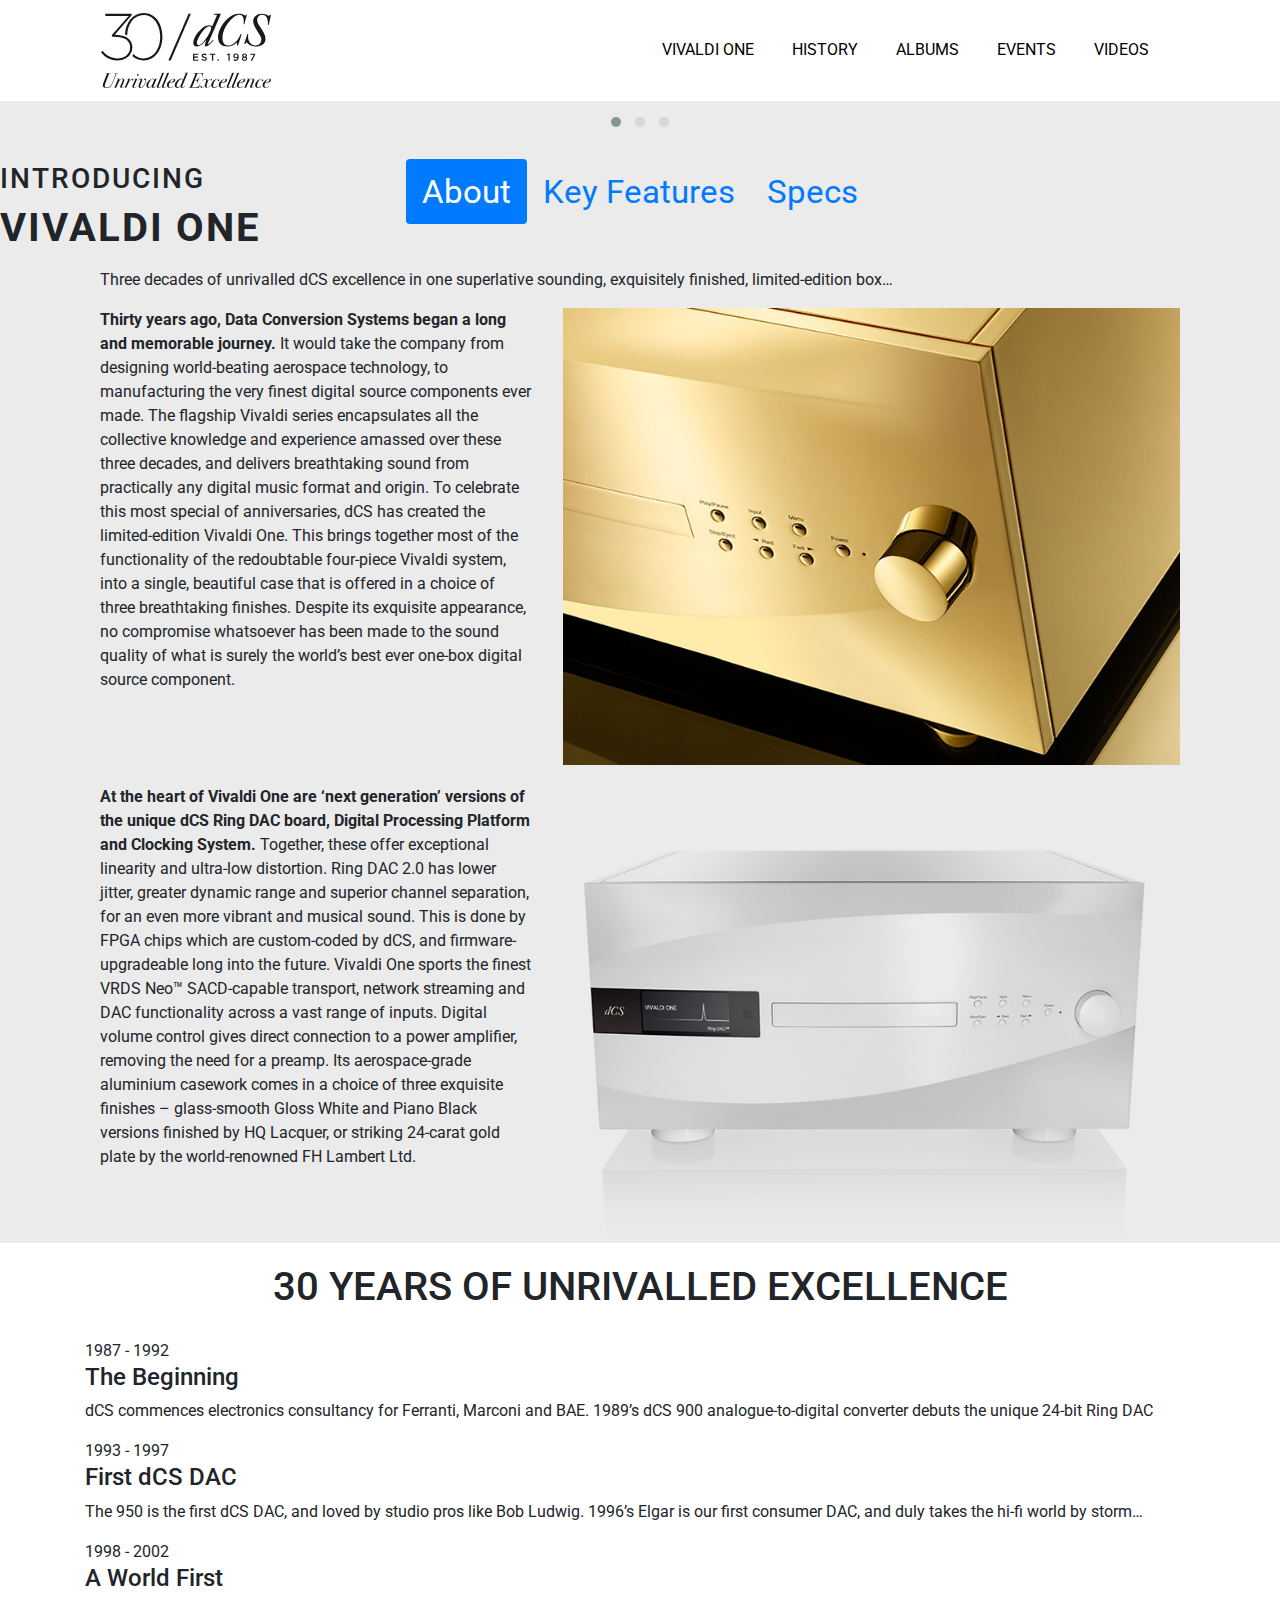
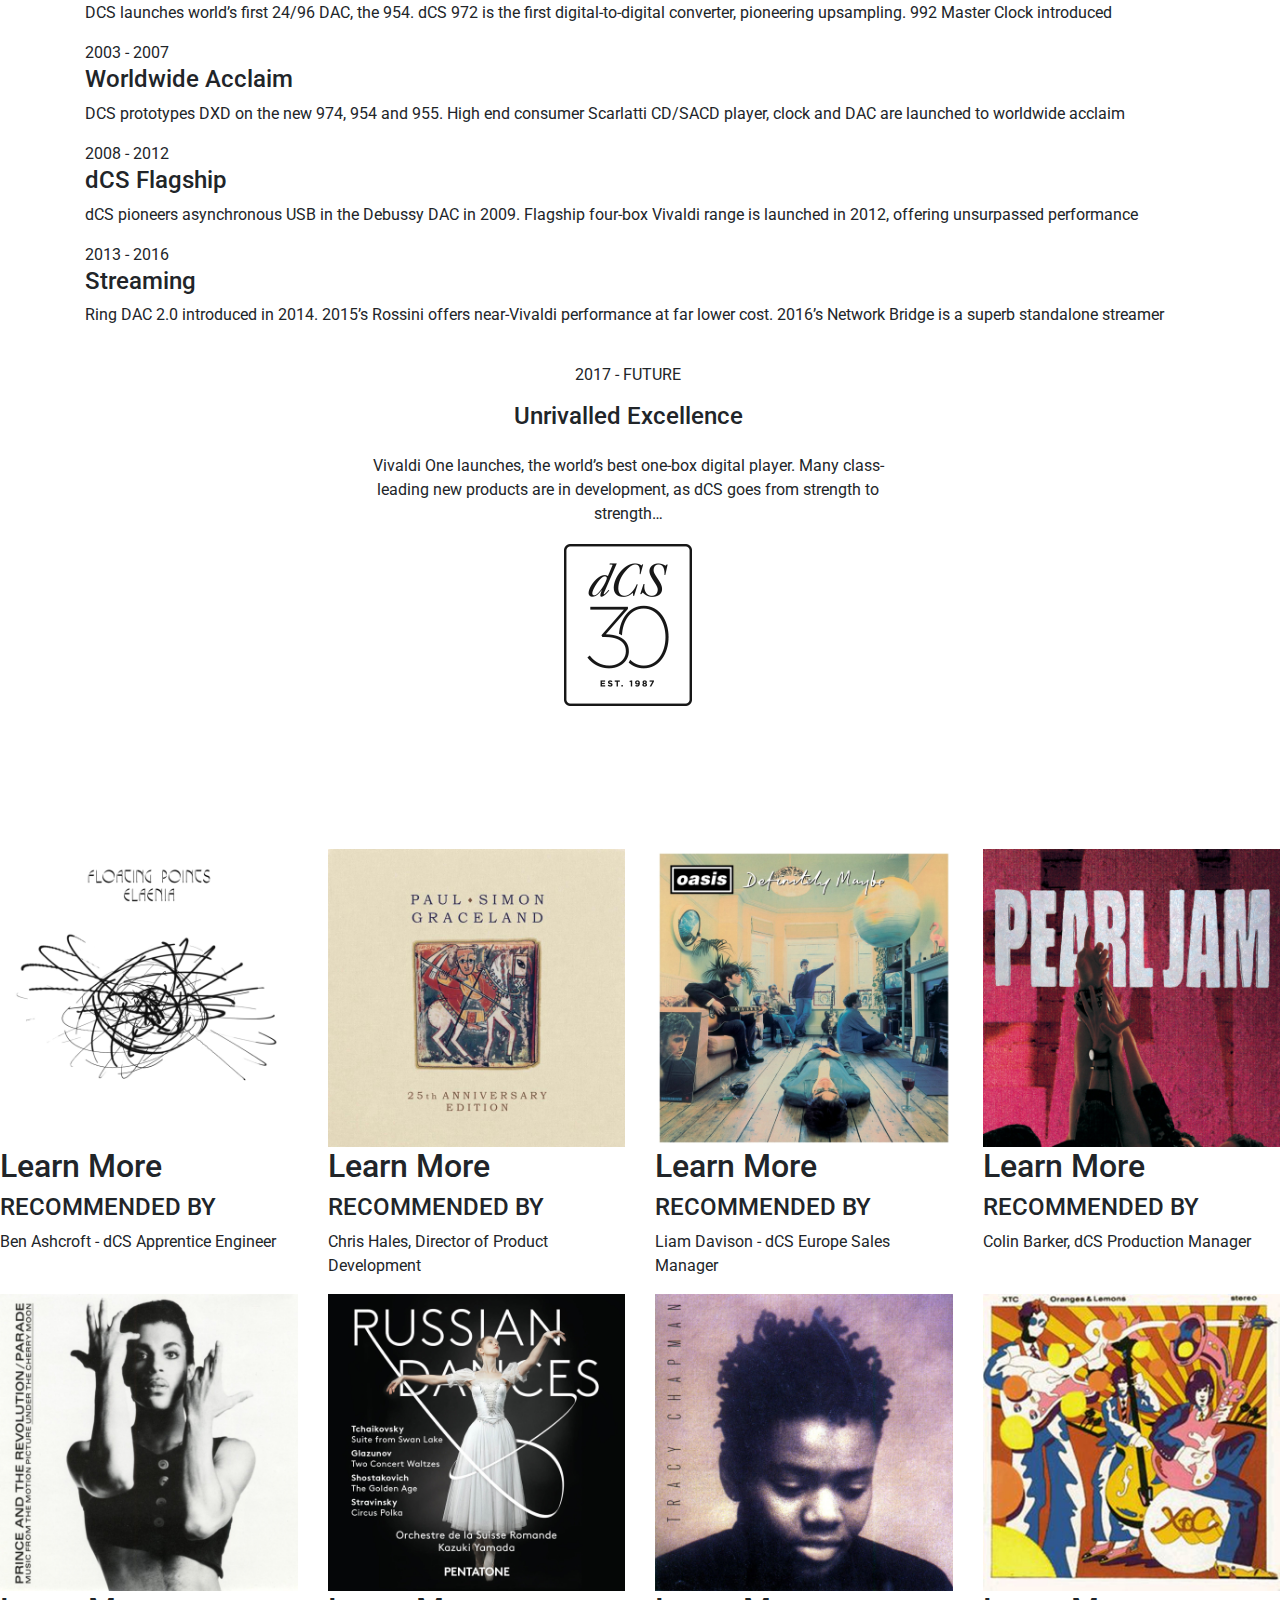
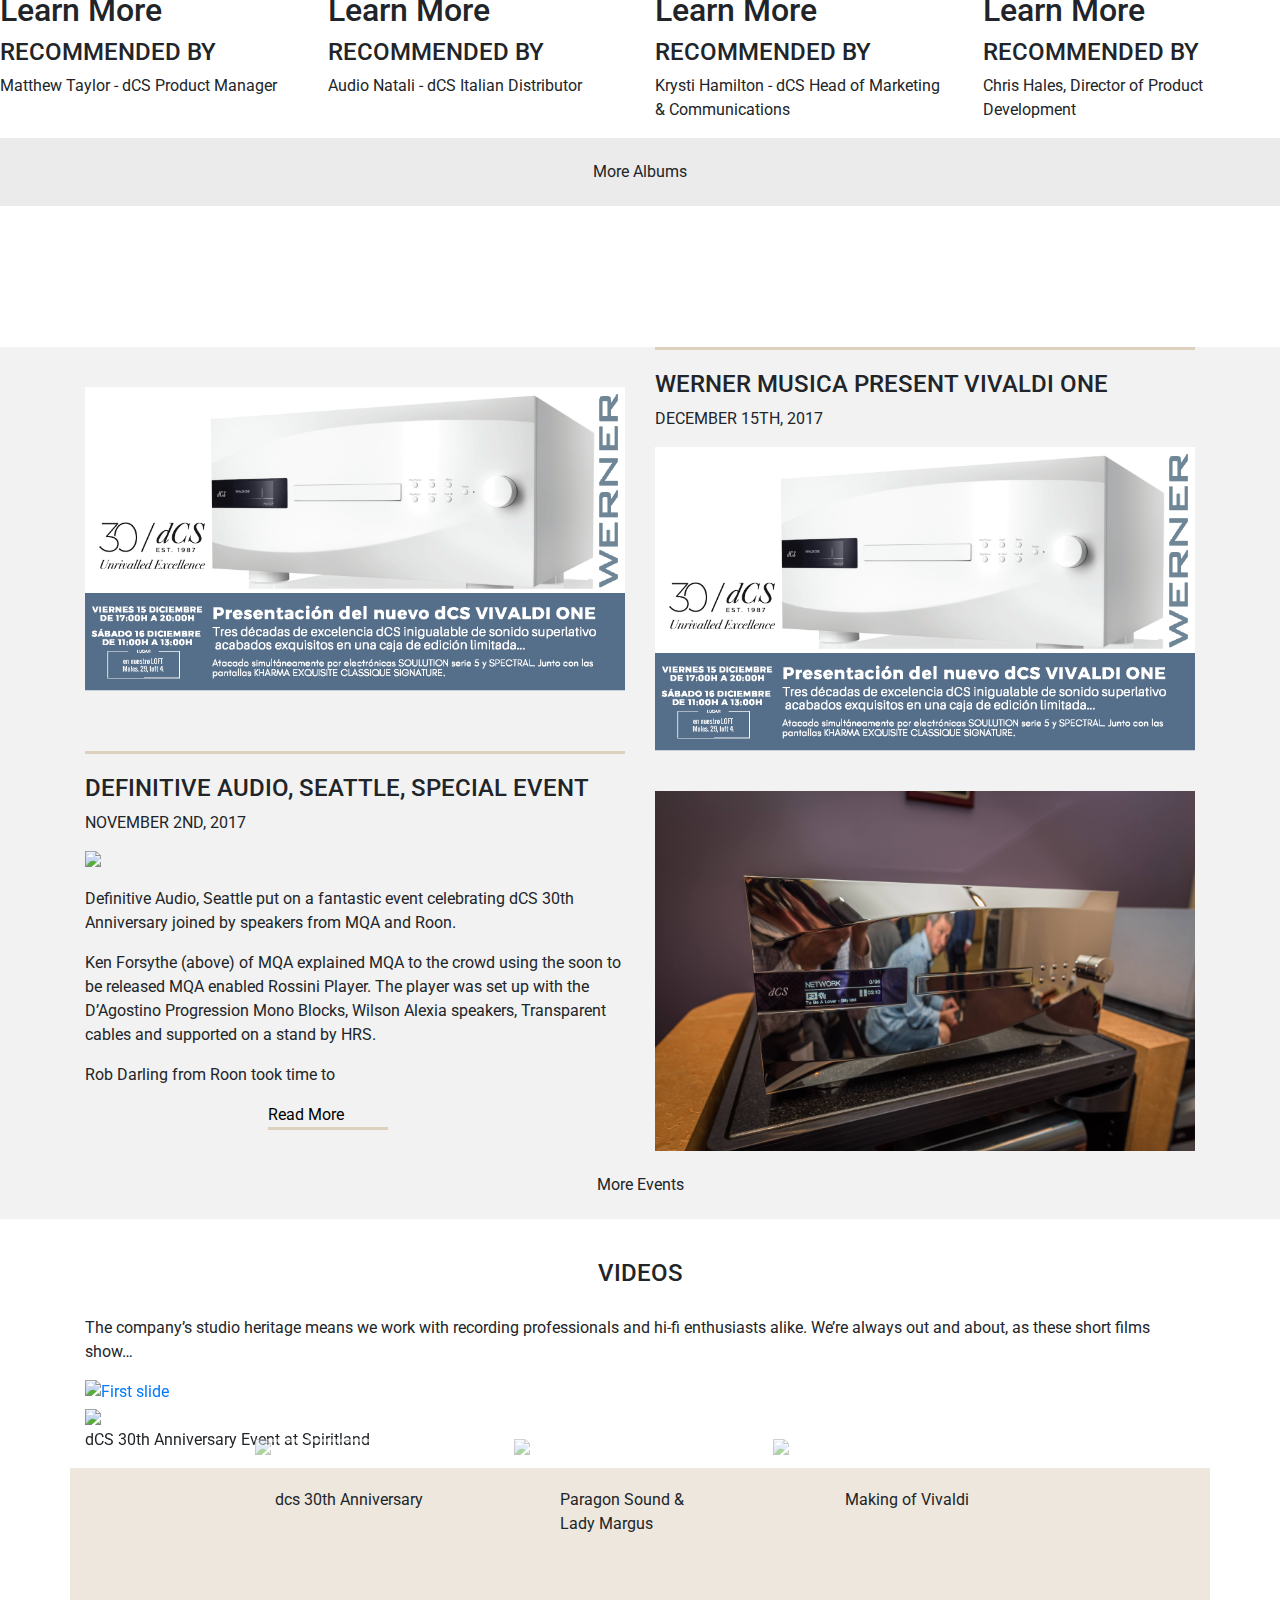
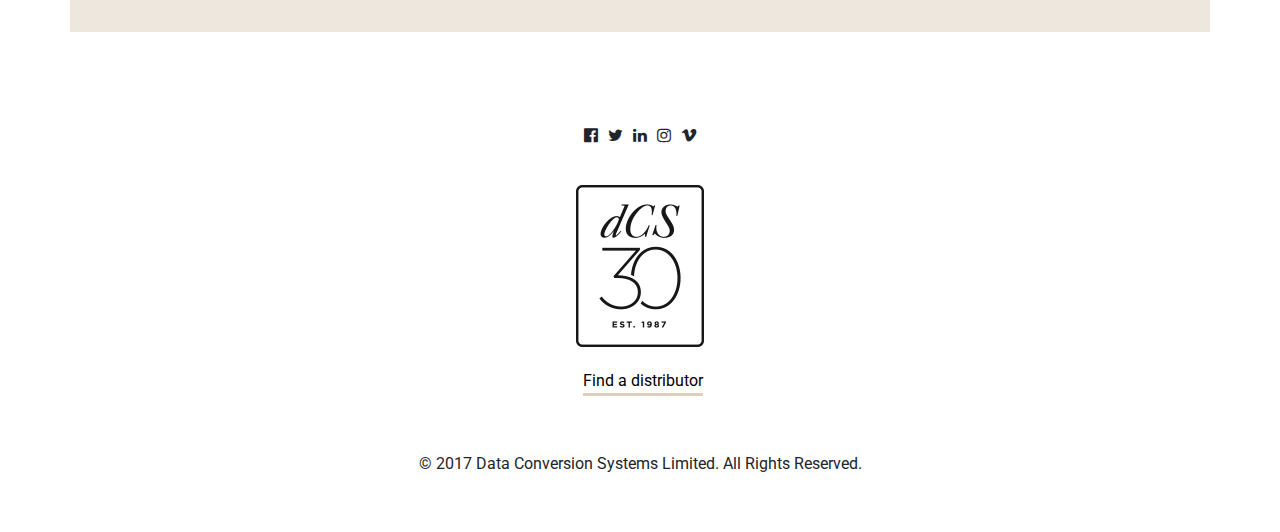
==== index.html @ 1a8336e7 "Initial commit" ====
<!DOCTYPE html>
<html lang="" style="background-color: #E9E6DD;">
<head>
    <meta charset="utf-8">
    <meta name="viewport" content="width=device-width, initial-scale=1.0">
    <title></title>
      <link rel="stylesheet" href="https://maxcdn.bootstrapcdn.com/bootstrap/4.0.0-beta.2/css/bootstrap.min.css">
  <script src="https://ajax.googleapis.com/ajax/libs/jquery/3.2.1/jquery.min.js"></script>
  <script src="https://cdnjs.cloudflare.com/ajax/libs/popper.js/1.12.6/umd/popper.min.js"></script>
  <script src="https://maxcdn.bootstrapcdn.com/bootstrap/4.0.0-beta.2/js/bootstrap.min.js"></script><!--bootstrap links end here--> 
  <link href="https://fonts.googleapis.com/icon?family=Material+Icons"
      rel="stylesheet">
   <link href="https://fonts.googleapis.com/css?family=Open+Sans|Roboto" rel="stylesheet">
    <link rel="stylesheet" href="https://cdnjs.cloudflare.com/ajax/libs/OwlCarousel2/2.2.1/assets/owl.carousel.min.css">
    <link rel="stylesheet" href="https://cdnjs.cloudflare.com/ajax/libs/OwlCarousel2/2.2.1/assets/owl.theme.default.min.css">
    <link href="https://fonts.googleapis.com/css?family=Lobster" rel="stylesheet">
   <link href="https://fonts.googleapis.com/css?family=Arima+Madurai|Fugaz+One|Pacifico" rel="stylesheet">
   <link href="https://fonts.googleapis.com/css?family=Roboto+Condensed" rel="stylesheet">
    <link rel="stylesheet" href="https://fonts.googleapis.com/icon?family=Material+Icons">
    <!--<link rel="stylesheet" href="MDB-Free/css/bootstrap.min.css">
    <script src="MDB-Free/js/bootstrap.min.js"></script>-->
    <link rel="stylesheet" href="css/js-image-slider.css">
    <link rel="stylesheet" href="css/generic.css">
    <link rel="stylesheet" href="lity-2.3.0/dist/lity.css">
     <link rel="stylesheet" href="../project1/scss/style.css">
    <link rel="stylesheet" href="css/custom-main.css"> 
</head>
<body style="overflow-x: hidden;">
 
 <header class="header-block " data-top="0" data-scroll="100" style="background-color:;">
  <div class="container">
   <nav class="navbar navbar-expand-md navbar-dark nav-custom">
  <a class="navbar-brand brand-custom" href="#"><img class="img-responsive" src="img/img1.svg" style="width:170px"></a>
  <div class="collapse navbar-collapse justify-content-end" id="collapsibleNavbar">
    <ul class="navbar-nav ">
      <li class="nav-item">
        <a class="nav-link par30" href="#" style="color: black;">VIVALDI&nbsp;ONE</a>
      </li>
      <li class="nav-item">
        <a class="nav-link par30" href="#" style="color: black;">HISTORY</a>
      </li>
      <li class="nav-item">
        <a class="nav-link par30" href="#"  style="color: black;">ALBUMS</a>
      </li>    
        <li class="nav-item">
        <a class="nav-link par30" href="#" style="color: black;">EVENTS</a>
      </li>
      <li class="nav-item">
        <a class="nav-link par30" href="#" style="color: black;">VIDEOS</a>
      </li>    
    </ul>
  </div>  
</nav>
   </div>
    </header>
   
   <div class="con-custom">
    <div class="owl-carousel owl-theme" style="background: #EBEBEB;">
    <div class="item" style="background-image:url(img/others/gold-3qtr_thumb.jpg);"></div>
    <div class="item" style="background-image:url(img/others/black-3qtr_thumb.jpg);"></div>
    <div class="item" style="background-image:url(img/others/silver-3qtr_thumb.jpg);"></div>
    </div>        
     <div class="header-name" style="letter-spacing: 2px;position: absolute;">
             <h3 style="padding-top:9%">INTRODUCING</h3>
             <h1 style="letter-spacing: 2px;font-weight: 700">VIVALDI&nbsp;ONE</h1>
   </div>
   </div>
    <!--tab section starts here-->
    <div class="custom-1" style="background-color: #EBEBEB;">
    <div class="container my-con" >
   <!-- Nav pills -->
  <ul class="nav nav-pills con-align padtopbot20" role="tablist">
    <li class="nav-item bor marright40">
      <a class="nav-link active font-fam" data-toggle="pill" href="#home" style="font-size: 33px;">About</a>
    </li>
    <li class="nav-item bor mal marright40 ">
      <a class="nav-link font-fam" data-toggle="pill" href="#menu1" style="font-size: 33px;">Key&nbsp;Features</a>
    </li>
    <li class="nav-item  bor mal2 mallef15">
      <a class="nav-link font-fam mal2" data-toggle="pill" href="#menu2" style="font-size: 33px;">Specs</a>
    </li>
  </ul>

  <!-- Tab panes -->
  <div class="tab-content">
    <div id="home" class="container tab-pane active"><br>
      <p class="font-custom">Three decades of unrivalled dCS excellence in one superlative sounding, exquisitely finished, limited-edition box…</p>
      <div class="row">
          <div class="col-lg-5 col-md-12 col-sm-12 col-12">
              <p class="font-custom2"><span class="font-custom2" style="font-weight: 700">Thirty years ago, Data Conversion Systems began a long and memorable journey.</span> It would take the company from designing world-beating aerospace technology, to manufacturing the very finest digital source components ever made. The flagship Vivaldi series encapsulates all the collective knowledge and experience amassed over these three decades, and delivers breathtaking sound from practically any digital music format and origin. 

To celebrate this most special of anniversaries, dCS has created the limited-edition Vivaldi One. This brings together most of the functionality of the redoubtable four-piece Vivaldi system, into a single, beautiful case that is offered in a choice of three breathtaking finishes. Despite its exquisite appearance, no compromise whatsoever has been made to the sound quality of what is surely the world’s best ever one-box digital source component.</p>  
          </div>
          <div class="col-lg-7 col-md-122 col-sm-12 col-12">
              <img class="img-responsive" src="img/about1.jpg">
          </div>
      </div>
       <div class="row martop20">
          <div class="col-lg-5 col-md-12 col-sm-12 col-12">
              <p class="font-custom2"><span class="font-custom2" style="font-weight: 700">At the heart of Vivaldi One are ‘next generation’ versions of the unique dCS Ring DAC board, Digital Processing Platform and Clocking System.</span> Together, these offer exceptional linearity and ultra-low distortion. Ring DAC 2.0 has lower jitter, greater dynamic range and superior channel separation, for an even more vibrant and musical sound. This is done by FPGA chips which are custom-coded by dCS, and firmware-upgradeable long into the future.

Vivaldi One sports the finest VRDS Neo™ SACD-capable transport, network streaming and DAC functionality across a vast range of inputs. Digital volume control gives direct connection to a power amplifier, removing the need for a preamp. Its aerospace-grade aluminium casework comes in a choice of three exquisite finishes – glass-smooth Gloss White and Piano Black versions finished by HQ Lacquer, or striking 24-carat gold plate by the world-renowned FH Lambert Ltd.</p>  
          </div>
          <div class="col-lg-7 col-md-122 col-sm-12 col-12">
              <img class="img-responsive" src="img/about2.jpg">
          </div>
      </div>
    </div>
    <div id="menu1" class="container tab-pane fade"><br>
     <p class="font-custom">The finest single-box digital music source in the world</p>
       <div class="row">
          <div class="col-lg-6 col-md-12 col-sm-12 col-12">
              <p class="font-custom2">New generation dCS Digital Processing Platform gives state-of-the-art technical performance and unrivalled musicality</p> <hr>
               <p class="font-custom2">Superb quality Esoteric VRDS Neo™ SACD-capable transport built in, for the best possible sound from silver disc</p> <hr>
                <p class="font-custom2">Accepts digital audio from many sources; USB takes PCM data up to 24/384 and DoP (DSD64 or DSD128) over PCM</p> <hr>
                 <p class="font-custom2">Switchable variable output means Vivaldi One can be configured to work as a source component or digital preamplifier</p> <hr>
                  <p class="font-custom2">Advanced clocking architecture plus auto-clocking mode from Vivaldi range improves ease-of-use and minimises jitter</p>  <hr>
          </div>
          <div class="col-lg-6 col-md-12 col-sm-12 col-12">
               <p class="font-custom2">USB digital interface runs in asynchronous mode, making Vivaldi One immune to jitter from noisy computer master clocks</p> <hr>
                <p class="font-custom2">Improved power supplies give lower running temperature and superior tolerance to AC mains supply variations</p> <hr>
                 <p class="font-custom2">Multi-stage power regulation ensures that sensitive analogue circuitry is unaffected by digital interference</p> <hr>
                  <p class="font-custom2">Separate, discrete power circuits for digital and analogue sections further enhance the purity of the power supply</p> <hr>
                   <p class="font-custom2">Aerospace-grade machined aluminium chassis with tuned acoustic damping panels reduces resonance and magnetic effects</p>  <hr>
          </div>
      </div>
       <div class="container my-con" >
   <!-- Nav pills -->
  <ul class="nav nav-pills con-align" role="tablist">
    <li class="nav-item bor marright40 con-align2">
      <a class="nav-link active  font-fam" data-toggle="pill" href="#piano">Piano&nbsp;Black</a>
    </li>
    <li class="nav-item bor mal3 marright40 con-align2">
      <a class="nav-link  font-fam" data-toggle="pill" href="#gloss">Gloss&nbsp;White</a>
    </li>
    <li class="nav-item  bor mallef15 mal2 marright40 con-align2">
      <a class="nav-link font-fam mal2 " data-toggle="pill" href="#gold">24k&nbsp;Gold</a>
    </li>
     <li class="nav-item  bor mal2 con-align2 mallef">
      <a class="nav-link font-fam mal2 " data-toggle="pill" href="#silver">Silver</a>
    </li>
  </ul>

  <!-- Tab panes -->
  <div class="tab-content">
    <div id="piano" class="container tab-pane active"><br>
      <div class="row my-row">
          <div class="col-lg-4 col-md-4 col-sm-12 col-12">
              <img class="img-responsive " src="img/piano/black-3qtr_thumb.jpg">
          </div>
          <div class="col-lg-4 col-md-4 col-sm-12 col-12">
               <img class="img-responsive padtop201" src="img/piano/black-beauty_thumb.jpg">
          </div>
          <div class="col-lg-4 col-md-4 col-sm-12 col-12">
                <img class="img-responsive padtop201" src="img/piano/black-front_thumb.jpg">
          </div>
      </div>
    </div>
    <div id="gloss" class="container tab-pane fade"><br>
     <div class="row my-row">
          <div class="col-lg-4 col-md-4 col-sm-12 col-12">
              <img class="img-responsive" src="img/gloss/white-3qtr_thumb.jpg">
          </div>
          <div class="col-lg-4 col-md-4 col-sm-12 col-12">
               <img class="img-responsive padtop201" src="img/gloss/white-beauty_thumb.jpg">
          </div>
          <div class="col-lg-4 col-md-4 col-sm-12 col-12">
              <img class="img-responsive padtop201" src="img/gloss/white-front_thumb.jpg">
          </div>
      </div>     
    </div>
    <div id="gold" class="container tab-pane fade"><br>
     <div class="row ">
          <div class="col-lg-4 col-md-4 col-sm-12 col-12">
               <img class="img-responsive" src="img/gold/gold-3qtr_thumb.jpg">
          </div>
          <div class="col-lg-4 col-md-4 col-sm-12 col-12">
              <img class="img-responsive padtop201 my-row" src="img/gold/gold-beauty_thumb.jpg">
          </div>
          <div class="col-lg-4 col-md-4 col-sm-12 col-12"> <img class="img-responsive padtop201 my-row" src="img/gold/gold-front_thumb.jpg"></div>
      </div>   
    </div>
     <div id="silver" class="container tab-pane fade"><br>
     <div class="row">
          <div class="col-lg-4 col-md-4 col-sm-12 col-12">
                <img class="img-responsive" src="img/silver/silver-3qtr_thumb.jpg">
          </div>
          <div class="col-lg-4 col-md-4 col-sm-12 col-12">
                    <img class="img-responsive padtop201" src="img/silver/silver-beauty_thumb.jpg">
          </div>
          <div class="col-lg-4 col-md-4 col-sm-12 col-12">
                 <img class="img-responsive padtop201" src="img/silver/silver-front_thumb.jpg">
          </div>
      </div>
    </div>
  </div>
</div>   
    </div>
    <div id="menu2" class="container tab-pane fade"><br>
     
      <div class="row">
          <div class="col-lg-6 col-md-6 col-sm-12 col-12">
              <p class="font-custom">Type</p>
      <p class="font-custom3">Utilises the latest generation dCS Digital Processing Platform for state-of-the-art measured performance and unrivalled fidelity.</p><hr>  
          <p class="font-custom">Color</p>
      <p class="font-custom3">Piano Black, Gloss White, 24-Carat Gold, Silver.</p><hr>
         <p class="font-custom">Dimensions</p>
      <p class="font-custom3">444mm/17.5” x 435mm/17.2” x 151mm/6.0” high. Allow extra depth for cable connectors. Allow space for air flow around the unit.</p><hr>
         <p class="font-custom">Weight</p>
      <p class="font-custom3">27.4kg/60.4lbs.</p><hr>
         <p class="font-custom">Converter&nbsp;Type</p>
      <p class="font-custom3">dCS proprietary Ring DAC™ topology, with a choice of 3MHz or 6MHz operation.</p><hr>
         <p class="font-custom">Analogue&nbsp;Outputs</p>
      <p class="font-custom3">Output Levels: 0.2V, 0.6V, 2V or 6V rms on all outputs for a full-scale input, set in the menu. Balanced Outputs: 1 stereo pair on 2x 3-pin male XLR connectors (pin 2 = hot, pin 3 = cold). These outputs are electronically balanced and floating, the signal balance ratio at 1kHz is better than 40dB, Output impedance is 3Ω, maximum load is 600Ω (a 10kΩ-100kΩ load is recommended). Unbalanced Outputs: 1 stereo pair on 2x RCA Phono connectors. Output impedance is 52Ω, maximum load is 600Ω (a 10kΩ-100kΩ load is recommended).</p><hr> 
          <p class="font-custom">Digital&nbsp;Inputs</p>
      <p class="font-custom3">USB 2.0 interface on a type B connector. Operates in asynchronous mode, will accept PCM data up to 24 bits at 44.1, 48, 88.2, 96, 176.4, 192, 352.8, 384 kS/s and DoP (DSD/64 or DSD/128 over PCM) in USB Audio Class 2 mode, can operate in Class 1. 4x AES/EBU on 3-pin female XLR connectors. Each will accept up to 24 bit PCM at 32, 44.1, 48, 88.2, 96, 176.4, 192kS/s & DoP/64 OR 2x Dual AES pairs at 88.2, 96, 176.4, 192, 352.8, 384kS/s & DoP/64, DoP/128 plus dCS encrypted DSD. 3x SPDIF on 2x RCA Phono and 1x BNC connectors. Each will accept up to 24 bit PCM at 32, 44.1, 48, 88.2, 96, 176.4, 192kS/s & DoP. 1x SPDIF optical on a Toslink connector, will accept up to 24 bit PCM at 32, 44.1, 48, 88.2 & 96kS/s. 1x SDIF-2 interface on 2x BNC connectors, will accept up to 24 bit PCM at 32, 44.1, 48, 88.2 & 96kS/s or SDIF-2 DSD (auto-selected). This interface requires a compatible Word Clock input, locked to the data rate.</p><hr> 
          </div>
          <div class="col-lg-6 col-md-6 col-sm-12 col-12">
              <p class="font-custom">World&nbsp;Clock&nbsp;IO</p>
      <p class="font-custom3">3x Word Clock inputs on 3x BNC connectors, accept standard Word Clock at 32, 44.1, 48, 88.2, 96, 176.4 or 192kHz. The data rate can be the same as the clock rate or an exact multiple (0.25x, 0.5x, 1x, 2x, 4x, 8x) of the clock rate. Sensitive to TTL levels.</p> 
    <p class="font-custom3">Word Clock output on 1x BNC connector. In Master mode, a TTL-compatible 44.1kHz Word Clock is available. In Universal Master Mode a 38.4kHz Word Clock is available for use with the Vivaldi Upsampler.</p><hr>
         <p class="font-custom">Residual&nbsp;Noise</p>
      <p class="font-custom3">Better than -113dB0 @ 20Hz-20kHz unweighted (6V Setting)</p><hr>
         <p class="font-custom">L&nbsp;R&nbsp;CrossTalk</p>
      <p class="font-custom3">Better than -115dB0, 20-20kHz.</p><hr>
         <p class="font-custom">Spurious&nbsp;Responses</p>
      <p class="font-custom3">Better than -105dB0 @ 20-20kHz.</p><hr>
         <p class="font-custom">Filters</p>
      <p class="font-custom3">PCM mode: 4 filters give different trade-offs between the Nyquist image rejection and the phase response. 2 extra filters are available at 44.1, 176.4, 192, 352.8 and 384kS/s. DSD mode: 4 filters progressively reduce out-of-audio band noise level (inherent in the 1 bit nature of DSD), plus Filter 5 which has an improved transient response.</p><hr>
         <p class="font-custom">Software&nbsp;Updates</p>
      <p class="font-custom3">Loaded from CD-R via PCM inputs or PC via USB interface.</p><hr>
              <p class="font-custom">Local&nbsp;Control</p>
      <p class="font-custom3">dCS Premium Remote is supplied as standard. RS232 (controlled by the Vivaldi Upsampler / app or a third party device).</p><hr>
              <p class="font-custom">Power&nbsp;Supply</p>
      <p class="font-custom3">Factory set for 100, 115, 220 or 230V AC, 50-60Hz.</p><hr>
         <p class="font-custom">Power&nbsp;Consumption</p>
      <p class="font-custom3">40 Watts typical/50 Watts maximum.</p><hr>
          </div>
      </div>
      
    </div>
  </div>
</div>                
    </div>
    <!--Tab section ends here-->
    <!--Timeline section starts here-->
    
    <link rel="stylesheet" href="https://maxcdn.bootstrapcdn.com/font-awesome/4.5.0/css/font-awesome.min.css">

<div class="container">
        <div class="col-md-12">
            <div class="row con-align">
                <h1 class="timeline-main-head padtopbot20 resp">30 YEARS OF UNRIVALLED EXCELLENCE</h1>
            </div>
            <div class="row">
                
                <div class="timeline timeline-line-dotted">
                    <div class="timeline-item">
                        <div class="timeline-point timeline-point-success">
                           <span class="timeline-style1"></span>
                        </div>
                        <div class="timeline-event">
                           <span class="timeline-subhead2 gold">1987 - 1992</span>
                            <div class="timeline-heading">
                                <h4  class="timeline-subhead2">The Beginning</h4>
                            </div>
                            <div class="timeline-body">
                                <p class="timeline-data timeline-subhead3">dCS commences electronics consultancy for Ferranti, Marconi and BAE. 1989’s dCS 900 analogue-to-digital converter debuts the unique 24-bit Ring DAC</p>
                            </div>
                        </div>
                    </div>
                     <span class="timeline-label">
                        <span class="label label-primary"></span>
                    </span>
                    <div class="timeline-item">
                        <div class="timeline-point timeline-point-success">
                           <span class="timeline-style1"></span>
                        </div>
                        <div class="timeline-event">
                            <span class="timeline-subhead2 gold">1993 - 1997</span>
                            <div class="timeline-heading">
                                <h4  class="timeline-subhead2">First dCS DAC</h4>
                            </div>
                            <div class="timeline-body">
                                <p class="timeline-data timeline-subhead3">The 950 is the first dCS DAC, and loved by studio pros like Bob Ludwig. 1996’s Elgar is our first consumer DAC, and duly takes the hi-fi world by storm…</p>
                            </div>
                        </div>
                    </div>
                    <span class="timeline-label">
                        <span class="label label-primary"></span>
                    </span>
                    <div class="timeline-item">
                        <div class="timeline-point timeline-point-success">
                           <span class="timeline-style1"></span>
                        </div>
                        <div class="timeline-event">
                            <span class="timeline-subhead2 gold">1998 - 2002</span>
                            <div class="timeline-heading">
                               <h4  class="timeline-subhead2">A World First</h4>
                            </div>
                            <div class="timeline-body">
                                 <p class="timeline-data timeline-subhead3">DCS launches world’s first 24/96 DAC, the 954. dCS 972 is the first digital-to-digital converter, pioneering upsampling. 992 Master Clock introduced</p>
                            </div>
                        </div>
                    </div>
                    <span class="timeline-label">
                        <span class="label label-primary"></span>
                    </span>
                    <div class="timeline-item">
                        <div class="timeline-point timeline-point-danger">
                           <span class="timeline-style1"></span>
                        </div>
                        <div class="timeline-event">
                            <span class="timeline-subhead2 gold">2003 - 2007</span>
                            <div class="timeline-heading">
                                <h4  class="timeline-subhead2">Worldwide Acclaim</h4>
                            </div>
                            <div class="timeline-body">
                                <p class="timeline-data timeline-subhead3">DCS prototypes DXD on the new 974, 954 and 955. High end consumer Scarlatti CD/SACD player, clock and DAC are launched to worldwide acclaim</p>
                            </div>
                        </div>
                    </div>
                     <span class="timeline-label">
                        <span class="label label-primary"></span>
                    </span>
                    <div class="timeline-item">
                        <div class="timeline-point timeline-point-danger">
                           <span class="timeline-style1"></span>
                        </div>
                        <div class="timeline-event">
                           <span class="timeline-subhead2 gold">2008 - 2012</span>
                            <div class="timeline-heading">
                                 <h4  class="timeline-subhead2">dCS Flagship</h4>
                            </div>
                            <div class="timeline-body">
                                 <p class="timeline-data timeline-subhead3">dCS pioneers asynchronous USB in the Debussy DAC in 2009. Flagship four-box Vivaldi range is launched in 2012, offering unsurpassed performance</p>
                            </div>
                        </div>
                    </div>
                     <span class="timeline-label">
                        <span class="label label-primary"></span>
                    </span>
                    <div class="timeline-item">
                        <div class="timeline-point timeline-point-danger">
                            <span class="timeline-style1"></span>
                        </div>
                        <div class="timeline-event">
                           <span class="timeline-subhead2 gold">2013 - 2016</span>
                            <div class="timeline-heading">
                                <h4  class="timeline-subhead2">Streaming</h4>
                            </div>
                            <div class="timeline-body">
                                 <p class="timeline-data timeline-subhead3">Ring DAC 2.0 introduced in 2014. 2015’s Rossini offers near-Vivaldi performance at far lower cost. 2016’s Network Bridge is a superb standalone streamer</p>
                            </div>
                        </div>
                    </div>
                    <span class="timeline-label">
                        <span class="label label-primary"></span>
                    </span>
                </div>
                <div class="row con-align">
                    <!--<div class="col-lg-3 col-md-3 d-sm-none d-md-block d-none d-sm-block"></div>-->
                    <div class="col-lg-6 col-md-3 col-sm-12 col-12 padtopbot20">
                      <div class="timeline-footer" style="text-align: center;">
               <span class="timeline-subhead2 gold">2017 - FUTURE</span> 
                <div class="timeline-heading">
                                <h4  class="timeline-subhead2 padtop15">Unrivalled Excellence</h4>
                            </div>
                            <div class="timeline-body padtop15">
                                 <p class="timeline-data timeline-subhead3">Vivaldi One launches, the world’s best one-box digital player. Many class-leading new products are in development, as dCS goes from strength to strength…</p>
                            </div>
                     </div>
                     <img class=" mx-auto img-responsive" src="img/dcs_sqaure.png" >  
                    </div>
                    <!--<div class="col-lg-3 col-md-3 d-sm-none d-md-block d-none d-sm-block"></div>-->
                </div>    
            </div>
          </div>
    </div>
    <!--Timeline section ends here-->
    <!--Albums love section starts here-->
    <div class="row albums-love con-align" style="color: white;">
       <div class="container my-cont">
        <div class="albums-love2">
           <h4 class="timeline-subhead con-align albums-love3">ALBUMS WE LOVE</h4>
            <p class="timeline-subhead2 padtop20 con-align albums-love4">More than a high end hi-fi manufacturer, dCS is a community of people who are passionate about music. Here are some of our favourite recordings of all time…</p>
            
        </div>
        </div>
        
    </div>
    <!--Albums love section ends here-->
    <!--code album starts here-->
    <div class="albums-custom">
    <div class="row">
        <div class="col-md-3 col-sm-6 col-12 mine">
            <!-- <img class="img-responsive mx-auto" src="img/albums/elania.jpg" style="position: relative">-->               
         <figure class="snip1477">
   <img class="img-responsive mx-auto" src="img/albums/elania.jpg" style="">
  <div class="title">
    <div>
      <h2 class="album-trans-custom">Learn More</h2>
      
    </div>
  </div>
  <figcaption>
     <h4 class="timeline-subhead3 h4-custom1"> RECOMMENDED BY</h4>
    <p class="timeline-subhead2">Ben Ashcroft - dCS Apprentice Engineer</p>
  </figcaption>
  <a href="#"></a>
</figure>




        </div>
         <div class="col-md-3 col-sm-6 col-12 mine">
             
             
               <figure class="snip1477">
  <img class="img-responsive mx-auto" src="img/albums/Graceland.jpg"> 
  <div class="title">
    <div>
     <h2 class="album-trans-custom">Learn More</h2>
    </div>
  </div>
  <figcaption>
    <h4 class="timeline-subhead3 h4-custom1"> RECOMMENDED BY</h4>
    <p class="timeline-subhead2">Chris Hales, Director of Product Development</p>
  </figcaption>
  <a href="#"></a>
</figure>
         </div>
          <div class="col-md-3 col-sm-6 col-12 mine">
             
              
                <figure class="snip1477">
   <img class="img-responsive" src="img/albums/oasis.jpg"> 
  <div class="title">
    <div>
    <h2 class="album-trans-custom">Learn More</h2>
    </div>
  </div>
  <figcaption>
     <h4 class="timeline-subhead3 h4-custom1"> RECOMMENDED BY</h4>
    <p class="timeline-subhead2">Liam Davison - dCS Europe Sales Manager</p>
  </figcaption>
  <a href="#"></a>
</figure>
          </div>
           <div class="col-md-3 col-sm-6 col-12 mine">
               
                
                  <figure class="snip1477">
    <img class="img-responsive" src="img/albums/Pearl-Jam.jpg">
  <div class="title">
    <div>
     <h2 class="album-trans-custom">Learn More</h2>
    </div>
  </div>
  <figcaption>
    <h4 class="timeline-subhead3 h4-custom1"> RECOMMENDED BY</h4>
    <p class="timeline-subhead2">Colin Barker, dCS Production Manager</p>
  </figcaption>
  <a href="#"></a>
</figure>
           </div>
           
    </div>
    <div class="row">
       <div class="col-lg-3 col-md-3 col-sm-6 col-12 mine">
        <figure class="snip1477">
   <img class="img-responsive" src="img/albums/Prince-Parade1.jpg">
  <div class="title">
    <div>
    <h2 class="album-trans-custom">Learn More</h2>
    </div>
  </div>
  <figcaption>
    <h4 class="timeline-subhead3 h4-custom1"> RECOMMENDED BY</h4>
    <p class="timeline-subhead2">Matthew Taylor - dCS Product Manager</p>
  </figcaption>
  <a href="#"></a>
</figure>
           </div>
         <div class="col-lg-3 col-md-3 col-sm-6 col-12 mine">
             
              
                <figure class="snip1477">
   <img class="img-responsive" src="img/albums/Russian-Dances.jpg">
  <div class="title">
    <div>
      <h2 class="album-trans-custom">Learn More</h2>
    </div>
  </div>
  <figcaption>
    <h4 class="timeline-subhead3 h4-custom1"> RECOMMENDED BY</h4>
    <p class="timeline-subhead2">Audio Natali - dCS Italian Distributor</p>
  </figcaption>
  <a href="#"></a>
</figure>
         </div>
          <div class="col-lg-3 col-md-3 col-sm-6 col-12 mine">
            
               
                 <figure class="snip1477">
    <img class="img-responsive" src="img/albums/Tracey-Chapman.jpg">
  <div class="title">
    <div>
     <h2 class="album-trans-custom">Learn More</h2>
    </div>
  </div>
  <figcaption>
     <h4 class="timeline-subhead3 h4-custom1"> RECOMMENDED BY</h4>
    <p class="timeline-subhead2">Krysti Hamilton - dCS Head of Marketing & Communications</p>
  </figcaption>
  <a href="#"></a>
</figure>
          </div>
           <div class="col-lg-3 col-md-3 col-sm-6 col-12 mine">
             <figure class="snip1477">
  <img class="img-responsive" src="img/albums/XTC-Oranges-Lemons.jpg">
  <div class="title">
    <div>
    <h2 class="album-trans-custom">Learn More</h2>
    </div>
  </div>
  <figcaption>
  <h4 class="timeline-subhead3 h4-custom1" style="font-style: 13px;"> RECOMMENDED BY</h4>
    <p class="timeline-subhead2">Chris Hales, Director of Product Development</p>
  </figcaption>
  <a href="#"></a>
</figure>
           </div>
    </div>
    <div class="con-align" style="background-color: #EBEBEB;">
    <button class="btn btn-sucess more-button more-button2  martopbot15" style="">More Albums</button>    
    </div>
    </div>
    <!--code for album ends here-->
    <!--Stories section starts here-->
    <div class="row albums-love6 con-align" style="color: white;">
       <div class="container my-cont">
        <div class="albums-love2">
           <h4 class="timeline-subhead con-align albums-love3">EVENTS & STORIES</h4>
            <p class="timeline-subhead2 padtop20 con-align albums-love4">The dCS team is constantly on the move, regularly traveling all around the world to host prestigious events. We also love to share what is happening at the dCS HQ. Here’s what we have been up to lately…</p>
            
        </div>
        </div>
    </div>
    <!--stories love section ends here-->
    <div class="space-custom" style="padding-top: 20px;"></div>
    <!--stories main starts here-->
    <div class="stories-main-custom1" style="background-color: #F2F2F2">
       <div class="container">
        <div class="row stories-main-custom2">
            <div class="col-lg-6 col-md-6 col-sm-12 col-12 padtop40">
               <img class="img-responsive" src="img/wernermusica.png"> 
            </div>
            <div class="col-lg-6 col-md-6 col-sm-12 col-12">
                <h4 class="timeline-subhead" style="border-top: 3px solid #ddd1be;padding-top: 20px;">WERNER MUSICA PRESENT VIVALDI ONE</h4>
                <p class="timeline-subhead3">DECEMBER 15TH, 2017</p>
                <img class="img-responsive" src="img/wernermusica.png">
            </div>
        </div>
        <div class="row stories-main-custom3">
            <div class="col-lg-6 col-md-6 col-sm-12 col-12">
               <h4 class="timeline-subhead" style="border-top: 3px solid #ddd1be;padding-top: 20px;">DEFINITIVE AUDIO, SEATTLE, SPECIAL EVENT</h4>
                <p class="timeline-subhead3">NOVEMBER 2ND, 2017</p>
                <img class="img-responsive" src="img/wernermusica2.jpg">
                <p class="timeline-subhead3 padtop20">Definitive Audio, Seattle put on a fantastic event celebrating dCS 30th Anniversary joined by speakers from MQA and Roon.</p>
                <p class="timeline-subhead3">Ken Forsythe (above) of MQA explained MQA to the crowd using the soon to be released MQA enabled Rossini Player. The player was set up with the D’Agostino Progression Mono Blocks, Wilson Alexia speakers, Transparent cables and supported on a stand by HRS.</p>
                <p class="timeline-subhead3">Rob Darling from Roon took time to</p>
                <div class="row">
                    <div class="col-lg-3 col-md-3 col-sm-3 col-2"></div>
                    <div class="col-lg-4 col-md-4 col-sm-6 col-6">
                        <ul>
                    <li class="readmore" style="list-style-type: none;border-bottom: 3px solid #ddd1be;"><a class="readmore3" href="#" style="text-decoration: none;color: black;">Read More</a></li> </ul>
                    </div>
                </div> 
            </div>
            <div class="col-lg-6 col-md-6 col-sm-12 col-12 padtop40">
                 <img class="img-responsive" src="img/DSC_7395.jpg"> 
            </div>
        </div>
        </div>
        <div class="con-align">
    <button class="btn btn-sucess more-button more-button2  martopbot15" style="">More&nbsp;Events</button>
    </div>
    </div>   
   <!--stories main ends here-->
    <div class="space-custom" style="padding-top: 20px;"></div>
    
    
    
    
    
    
    <section style="" class="videosection">

       <!--Video section starts here-->
    <div class="video-custom" style="height:">
    <div class="container mycon">
      <div class="albums-love2">
           <h4 class="timeline-subhead con-align albums-love3" style="padding-top: 20px;">VIDEOS</h4>
            <p class="timeline-subhead2 padtop20 con-align albums-love4">The company’s studio heritage means we work with recording professionals and hi-fi enthusiasts alike. We’re always out and about, as these short films show…</p>
        </div>
     <!--   </div>-->
        <!--</div>-->

        <!--Carousel Wrapper-->
        <div id="carousel-thumb" class="carousel slide carousel-thumbnails" data-ride="carousel">
            <!--Slides-->
            <div class="carousel-inner" role="listbox">
                <div class="carousel-item active"><a class="" href="https://youtu.be/uMnjrpkVG3E" data-lity>
            <img class="d-block w-100" src="https://dcs30.com/assets/download-(1).png" alt="First slide" style="position: relative">
            <img src="https://dcs30.com/images/playicon.png" class="picon picon2"></a>
                    <p class="span-custom">dCS 30th Anniversary Event at Spiritland</p>
                </div>
                <div class="carousel-item"><a class="" href="https://youtu.be/uMnjrpkVG3E" data-lity>
            <img class="d-block w-100" src="https://dcs30.com/assets/maxresdefault.jpg" alt="Second slide" style="position: relative">
            <img src="https://dcs30.com/images/playicon.png" class="picon picon2"></a>
                    <p class="span-custom">dCS 30th Anniversary Event at Spiritland</p>
                </div>
                <div class="carousel-item"><a class="" href="https://youtu.be/uMnjrpkVG3E " data-lity>
            <img class="d-block w-100" src="https://dcs30.com/assets/maxresdefault.jpg" alt="Third slide" style="position: relative">
            <img src="https://dcs30.com/images/playicon.png" class="picon picon2"></a>
                    <p class="span-custom">Make of vivaldi</p>
                </div>
            </div>
            <!--/.Slides-->
            <!--Controls-->


            <!--/.Controls-->
            <ol class="carousel-indicators" id="indicator">
                 
                <li data-target="#carousel-thumb" data-slide-to="0" style="width: 300px"> <img class="d-block w-100" src="../project1/img/dcs/download-(1).png" class="img-fluid"><!--<p class="p-custom" style="">dcs 30th Anniversary at Spiritland</p>-->
                <!--<p class="col-12 d-md-none d-lg-block d-lg-none d-xl-block"  style="display: initial;">30th Anniversary</p>-->
                <!--<p class="col-lg-2 col-md-2"  style="display: initial;">dcs 30th Anniversary at Spiritland</p>-->
                 </li>
                  
           
                  
                <li data-target="#carousel-thumb" data-slide-to="1" style="width: 300px"><img class="d-block w-100" src="../project1/img/dcs/maxresdefault-(1).jpg" class="img-fluid"><!--<p class="p-custom">Paragon Sight & <br>Sound - Larry Marcus</p>--></li>
           
               
                <li data-target="#carousel-thumb" data-slide-to="2" style="width: 300px"><img class="d-block w-100" src="../project1/img/dcs/maxresdefault.jpg" class="img-fluid"><!--<p class="p-custom ">Making of Vivaldi</p>--></li>
              
                
            </ol>
        </div>
   <div class="row"  style="background-color: #EDE7DD;">
      <div class="col-lg-2 col-md-2 col-sm-2 col-2"></div>
       <div class="col-lg-3 col-md-3 col-sm-3 col-3 padbot80">
          
           <p class="timeline-subhead2 padtop20 albums-love4 my-posi">dcs 30th Anniversary</p>
       </div>
       <div class="col-lg-3 col-md-3 col-sm-3 col-3 padbot80">
          
            <p class="timeline-subhead2 padtop20  albums-love4 my-posi2">Paragon&nbsp;Sound&nbsp;&<br>Lady Margus</p>
       </div>
       <div class="col-lg-3 col-md-3 col-sm-3 col-3 padbot80">
          
            <p class="timeline-subhead2 padtop20 albums-love4 my-posi3">Making of  Vivaldi</p>
       </div>
   </div>
 
        
        <!--/.Carousel Wrapper-->
        </div>
        </div>
    </section>
    <!--More Stories section starts here-->
    <div class="row albums-love6 con-align" style="color: white;">
       <div class="container my-cont">
        <div class="albums-love2">
           <!--<h4 class="timeline-subhead con-align albums-love3">MORE dCS STORIES COMING SOON,
PLEASE COME BACK FOR MORE UPDATES.</h4>-->
            <p class="timeline-subhead2 padtop20 con-align albums-love4">MORE DCS STORIES COMING SOON,
PLEASE COME BACK FOR MORE UPDATES.</p>
            
        </div>
        </div>
    </div>
    <!--More stories love section ends here-->
   <!--footer-->
    <div class="row con-align">
                    <!--<div class="col-lg-3 col-md-3 d-sm-none d-md-block d-none d-sm-block"></div>-->
                    <div class="col-lg-6 col-md-3 col-sm-12 col-12 padtopbot20">
                      <div class="timeline-footer" style="text-align: center;">
               <!--<span class="timeline-subhead2 gold">2017 - FUTURE</span> 
                <div class="timeline-heading">
                     <h4  class="timeline-subhead2 padtop15">Unrivalled Excellence</h4>
                            </div>-->
                            <div class="timeline-body con-align padtop15">
                                <i class="fa fa-facebook-official social" aria-hidden="true"></i>
                                <i class="fa fa-twitter social marleft10" aria-hidden="true"></i>
                                <i class="fa fa-linkedin social marleft10" aria-hidden="true"></i>
                                <i class="fa fa-instagram social marleft10" aria-hidden="true"></i>
                                <i class="fa fa-vimeo social marleft10" aria-hidden="true"></i>
                                
                            </div>
                     </div>
                     <img class=" mx-auto img-responsive padtop40" src="img/dcs_sqaure.png" >  
                     <ul class="con-align">
                    <li class="readmore10 padtop20 " style="list-style-type: none;border-bottom: 3px solid #ddd1be;margin-right: 34px"><a class="readmore3" href="#" style="text-decoration: none;color: black;">Find&nbsp;a&nbsp;distributor</a></li> </ul>
                    <p class="padtop40 padbot20" style="text-align:center;">© 2017 Data Conversion Systems Limited. All Rights Reserved.</p>
                    </div>
                    
                </div>
   <!--footer-->
   
   <!--<div class="container" style="background-color: #EDE7DD;">
   <div class="row"  style="background-color: #EDE7DD;">
       <div class="col-lg-3 padbot80">
           <img class="img-responsive" src="img/dcs/download-(1).png">
           <p class="timeline-subhead2 padtop20 con-align albums-love4">dcs 30th Anniversary at Spiritland</p>
       </div>
       <div class="col-lg-3 padbot80">
            <img class="img-responsive" src="img/dcs/maxresdefault-(1).jpg">
            <p class="timeline-subhead2 padtop20 con-align albums-love4">Paragon Sound & Sound LAdy Margus</p>
       </div>
       <div class="col-lg-3 padbot80">
            <img class="img-responsive" src="img/dcs/maxresdefault.jpg">
            <p class="timeline-subhead2 padtop20 con-align albums-love4">Making of  Vivaldi</p>
       </div>
   </div>
   </div>
   -->
   <!--work-->
 
 
 
 
 

     
   
    </body> 
     <script src="lity-2.3.0/vendor/jquery.js"></script>
     <script src="lity-2.3.0/dist/lity.js"></script>
    <script src="https://cdnjs.cloudflare.com/ajax/libs/jquery/3.2.1/jquery.min.js"></script>
     <script src="https://cdnjs.cloudflare.com/ajax/libs/OwlCarousel2/2.2.1/owl.carousel.min.js"></script>
     
     <script src="js/js-image-slider.js"></script>
    
     <script src="js/main.js"></script>
     <script src=""></script>
</html>
---- css/js-image-slider.css ----
/* http://www.menucool.com */

#sliderFrame, #sliderFrame div {
    box-sizing: content-box;
}
#sliderFrame 
{
    position:relative;
    width:720px;
    margin:0 auto; /*center-aligned*/
    padding:20px;
    background:#191919;
    border-radius:6px;
} 

#slider, #slider .sliderInner {
    width:700px;height:306px;/* Must be the same size as the slider images */
    border-radius:0px;
}

#slider {
    background-color:black;
    position:relative;
    margin:0 auto; /*center-aligned*/
    transform: translate3d(0,0,0);
}

/* the link style (if an image is wrapped by a link) */
#slider a.imgLink, #slider .video {
    z-index:2;
    cursor:pointer;
    position:absolute;
    top:0px;left:0px;border:0;padding:0;margin:0;
    width:100%;height:100%;
}
#slider .video {
    background:transparent url(video.png) no-repeat 50% 50%;
}

/* Caption styles */
#slider .mc-caption {
    position:absolute;
    width:400px;
    height:auto;
    padding:10px 0;
    left: 100px; /*if the caption needs to be aligned from right, specify by right instead of left. i.e. right:20px;*/
    bottom: -40px;/*if the caption needs to be aligned from top, specify by top instead of bottom. i.e. top:150px;*/
    overflow:hidden;
    font:bold 13px/16px Arial;
    color:#555;
    text-align:center;
    background:none;
}
#slider .mc-caption a { 
    color:#34739c;
}


/* ------ built-in navigation bullets wrapper that is relative to the #slider ------*/
#slider .navBulletsWrapper  {
    display:none;
}

/* --------- Others ------- */

#slider img, #slider>b, #slider a>b {
    position:absolute; border:none; display:none;
}

#slider .sliderInner {
    overflow:hidden;
    position:absolute; top:0; left:0;
}

#slider>a, #slider video, #slider audio {display:none;}


/* -- thumbnails -- */
#thumbs 
{
    margin-top:50px;
    text-align:center;
    font-size:0;
}
#thumbs .thumb 
{
    display:inline-block;
    *display:inline;zoom:1;/*IE6, IE7 hack*/
    margin:0 1px;/*this determins the distance between each thumbnail*/
    border:1px solid #333;
    padding:4px;
    background:black;
}

#thumbs .thumb img{border:1px solid #555; cursor:pointer; width:70px; height:31px; opacity:0.5;filter:alpha(opacity=50);}
#thumbs .thumb-on img{border:1px solid #999; opacity:1;filter:alpha(opacity=100);}
#slider div {-webkit-transform: translate3d(0,0,0);transform: translate3d(0,0,0);}
---- css/generic.css ----
/* For generic page styles. Not for sliders. */

.div1, .div2 {width:700px;margin:0 auto;}
.div1 {margin-top:30px;margin-bottom:60px;text-align:center;line-height:20px;}
.div1 P {font-size:18px;}
.div1 a, .div2 a {color:#07C; }
.div1 a {margin:0 8px;}
.div1 a.current {color:black; text-decoration:none;}
.div2 {margin-top:70px;}
.div2 li {padding-top:6px;padding-bottom:6px;}
.green {color:Green;}
#status {display:inline-block; margin-left:26px;line-height:50px;height:50px;vertical-align:middle;}

.code
{
    border: dashed 1px #BCBCCB; padding:8px 12px; background-color: #F3F3F9; white-space:pre; font-family:"Courier New", Georgia;
    font-size:12px; margin:6px 0;overflow:auto; 
}
---- lity-2.3.0/dist/lity.css ----
/*! Lity - v2.2.2 - 2017-07-17
* http://sorgalla.com/lity/
* Copyright (c) 2015-2017 Jan Sorgalla; Licensed MIT */
.lity {
  z-index: 9990;
  position: fixed;
  top: 0;
  right: 0;
  bottom: 0;
  left: 0;
  white-space: nowrap;
  background: #0b0b0b;
  background: rgba(0, 0, 0, 0.9);
  outline: none !important;
  opacity: 0;
  -webkit-transition: opacity 0.3s ease;
  -o-transition: opacity 0.3s ease;
  transition: opacity 0.3s ease;
}
.lity.lity-opened {
  opacity: 1;
}
.lity.lity-closed {
  opacity: 0;
}
.lity * {
  -webkit-box-sizing: border-box;
     -moz-box-sizing: border-box;
          box-sizing: border-box;
}
.lity-wrap {
  z-index: 9990;
  position: fixed;
  top: 0;
  right: 0;
  bottom: 0;
  left: 0;
  text-align: center;
  outline: none !important;
}
.lity-wrap:before {
  content: '';
  display: inline-block;
  height: 100%;
  vertical-align: middle;
  margin-right: -0.25em;
}
.lity-loader {
  z-index: 9991;
  color: #fff;
  position: absolute;
  top: 50%;
  margin-top: -0.8em;
  width: 100%;
  text-align: center;
  font-size: 14px;
  font-family: Arial, Helvetica, sans-serif;
  opacity: 0;
  -webkit-transition: opacity 0.3s ease;
  -o-transition: opacity 0.3s ease;
  transition: opacity 0.3s ease;
}
.lity-loading .lity-loader {
  opacity: 1;
}
.lity-container {
  z-index: 9992;
  position: relative;
  text-align: left;
  vertical-align: middle;
  display: inline-block;
  white-space: normal;
  max-width: 100%;
  max-height: 100%;
  outline: none !important;
}
.lity-content {
  z-index: 9993;
  width: 100%;
  -webkit-transform: scale(1);
      -ms-transform: scale(1);
       -o-transform: scale(1);
          transform: scale(1);
  -webkit-transition: -webkit-transform 0.3s ease;
  transition: -webkit-transform 0.3s ease;
  -o-transition: -o-transform 0.3s ease;
  transition: transform 0.3s ease;
  transition: transform 0.3s ease, -webkit-transform 0.3s ease, -o-transform 0.3s ease;
}
.lity-loading .lity-content,
.lity-closed .lity-content {
  -webkit-transform: scale(0.8);
      -ms-transform: scale(0.8);
       -o-transform: scale(0.8);
          transform: scale(0.8);
}
.lity-content:after {
  content: '';
  position: absolute;
  left: 0;
  top: 0;
  bottom: 0;
  display: block;
  right: 0;
  width: auto;
  height: auto;
  z-index: -1;
  -webkit-box-shadow: 0 0 8px rgba(0, 0, 0, 0.6);
          box-shadow: 0 0 8px rgba(0, 0, 0, 0.6);
}
.lity-close {
  z-index: 9994;
  width: 35px;
  height: 35px;
  position: fixed;
  right: 0;
  top: 0;
  -webkit-appearance: none;
  cursor: pointer;
  text-decoration: none;
  text-align: center;
  padding: 0;
  color: #fff;
  font-style: normal;
  font-size: 35px;
  font-family: Arial, Baskerville, monospace;
  line-height: 35px;
  text-shadow: 0 1px 2px rgba(0, 0, 0, 0.6);
  border: 0;
  background: none;
  outline: none;
  -webkit-box-shadow: none;
          box-shadow: none;
}
.lity-close::-moz-focus-inner {
  border: 0;
  padding: 0;
}
.lity-close:hover,
.lity-close:focus,
.lity-close:active,
.lity-close:visited {
  text-decoration: none;
  text-align: center;
  padding: 0;
  color: #fff;
  font-style: normal;
  font-size: 35px;
  font-family: Arial, Baskerville, monospace;
  line-height: 35px;
  text-shadow: 0 1px 2px rgba(0, 0, 0, 0.6);
  border: 0;
  background: none;
  outline: none;
  -webkit-box-shadow: none;
          box-shadow: none;
}
.lity-close:active {
  top: 1px;
}
/* Image */
.lity-image img {
  max-width: 100%;
  display: block;
  line-height: 0;
  border: 0;
}
/* iFrame */
.lity-iframe .lity-container,
.lity-youtube .lity-container,
.lity-vimeo .lity-container,
.lity-facebookvideo .lity-container,
.lity-googlemaps .lity-container {
  width: 100%;
  max-width: 964px;
}
.lity-iframe-container {
  width: 100%;
  height: 0;
  padding-top: 56.25%;
  overflow: auto;
  pointer-events: auto;
  -webkit-transform: translateZ(0);
          transform: translateZ(0);
  -webkit-overflow-scrolling: touch;
}
.lity-iframe-container iframe {
  position: absolute;
  display: block;
  top: 0;
  left: 0;
  width: 100%;
  height: 100%;
  -webkit-box-shadow: 0 0 8px rgba(0, 0, 0, 0.6);
          box-shadow: 0 0 8px rgba(0, 0, 0, 0.6);
  background: #000;
}
.lity-hide {
  display: none;
}
---- css/custom-main.css ----
.fll{float: left!important; }
.flr{float:right!important;}
.fllw{float: left!important;width: 50%;}
.flrw{float: right!important; width: 50%;}
.con-align{display: flex;justify-content: center;align-items: center;}
.row-centered {text-align: center;}
.transease{transition: all .3s ease;}
.img-responsive {max-width: 100%;height: auto;display: block;}
.col-centered {display: inline-block;vertical-align: top;float: none;margin-right: -4px;}
.padall15{padding-left: 15px!important;padding-right: 15px!important;padding-top:  15px!important;padding-bottom: 15px!important; }
.padall20{padding-left: 20px!important;padding-right: 20px!important;padding-top: 20px!important;padding-bottom: 20px!important;}
.padall30{padding-left: 30px!important;padding-right: 30px!important;padding-top: 30px!important;padding-bottom: 30px!important;}
.padall40{padding-left: 40px!important;padding-right: 40px!important;padding-top: 40px!important;padding-bottom: 40px!important;}

.pal10 {padding-left: 10px}
.pal15{ padding-left: 15px!important;}.pal20 {padding-left: 20px}
.pal30 {padding-left: 30px !important}.pal40 {padding-left: 40px}.pal50 {padding-left: 50px}
.pal60 {padding-left: 60px}.pal70 {padding-left: 70px}.pal80 {padding-left: 80px}
.pal90 {padding-left: 90px}.pal100 {padding-left: 100px}

.par10{   padding-right: 10px!important;}.par15{   padding-right: 15px!important;}
.par20{   padding-right: 20px!important;}.par30{   padding-right: 30px!important;}
.par40{   padding-right: 40px!important;}.par50{   padding-right: 50px!important;}
.par60{   padding-right: 60px!important;}.par70{   padding-right: 70px!important;}
.par80{   padding-right: 80px!important;}.par90{   padding-right: 90px!important;}

.padlr15{padding-left: 15px!important;padding-right: 15px!important;}
.padlr30{padding-left: 30px!important;padding-right: 30px!important;}
.padlr40{padding-left: 40px!important;padding-right: 40px!important;}

.padtop10{ padding-top: 10px!important; }
.padtop15{ padding-top:  15px!important; }
.padtop20{ padding-top: 20px!important; }
.padtop30{ padding-top:  30px!important; }
.padtop40{ padding-top: 40px!important; }
.padtop50{ padding-top: 50px!important; }
.padtop60{ padding-top:  60px!important; }
.padtop70{ padding-top: 70px!important; }
.padtop80{ padding-top: 80px!important; }
.padtop90{ padding-top:  90px!important; }
.padtop100{ padding-top: 100px!important; }

.padbot10{ padding-bottom: 10px!important; }
.padbot15{ padding-bottom:  15px!important; }
.padbot20{ padding-bottom: 20px!important; }
.padbot30{ padding-bottom:  30px!important; }
.padbot40{ padding-bottom: 40px!important; }
.padbot50{ padding-bottom: 50px!important; }
.padbot60{ padding-bottom:  60px!important; }
.padbot70{ padding-bottom: 70px!important; }
.padbot80{ padding-bottom: 80px!important; }
.padbot90{ padding-bottom:  90px!important; }
.padbot100{ padding-bottom: 100px!important; }



.padtopbot15{ padding-top:  15px!important; padding-bottom: 15px!important; }
.padtopbot20{ padding-top:  20px!important; padding-bottom: 20px!important; }
.padtopbot30{ padding-top: 30px!important; padding-bottom: 30px!important; }
.padtopbot40{ padding-top: 40px!important; padding-bottom: 40px!important; }
.padtopbot80{ padding-top: 80px!important; padding-bottom: 80px!important; }

.margin{margin: 30px 50px 30px 50px;}
.margin15{margin: 15px 15px 15px 15px;}
.margin30{margin: 30px 30px 30px 30px;}
.margin40{margin: 40px 40px 40px 40px;}
.margin50{margin: 50px 50px 50px 50px;}

.martop15{ margin-top: 15px!important; }
.martop20{ margin-top: 20px!important; }
.martop30{ margin-top: 30px!important; }
.martop40{ margin-top: 40px!important; }

.marbot15{ margin-bottom: 15px!important; }
.marbot30{ margin-bottom: 30px!important; }
.marbot40{ margin-bottom: 40px!important; }

.marleft10{ margin-left: 10px !important;}
.marleft15{ margin-left: 15px!important; }
.marleft30{ margin-left: 30px!important; }
.marleft40{ margin-left: 40px!important; }

/*.marright40{margin-right: 40px !important}*/

.marlr15{ margin-left: 15px!important; margin-right: 15px!important;}
.marlr30{ margin-left: 30px!important; margin-right: 30px!important;}
.marlr40{ margin-left: 40px!important; margin-right: 40px!important;}

.martopbot15{ margin-top: 15px!important; margin-bottom: 15px!important;}
.martopbot30{ margin-top: 30px!important; margin-bottom: 30px!important;}
.martopbot40{ margin-top: 40px!important; margin-bottom: 40px!important;}


.fs5 {font-size: 0.5em !important}.fs10 {font-size: 1em !important}
.fs15 {font-size: 1.5em !important}.fs20 {font-size: 2em !important}
.fs25 {font-size: 2.5em !important}.fs30 {font-size: 3em !important}
.fs35 {font-size: 3.5em !important}.fs40 {font-size: 4em !important}
.fs45 {font-size: 4.5em !important}.fs50 {font-size: 5em !important}
.fs55 {font-size: 5.5em !important}.fs60 {font-size: 6em !important}
.fs65 {font-size: 6.5em !important}.fs70 {font-size: 7em !important}
.fs75 {font-size: 7.5em !important}.fs80 {font-size: 8em !important}
.fs85 {font-size: 8.5em !important}.fs90 {font-size: 9em !important}
.fs95 {font-size: 9.5em !important}.fs100 {font-size: 10em !important}

.p10 {padding: 10px;}.p20 {padding: 20px}.p30 {padding: 30px}.p40 {padding: 40px}.p50 {padding: 50px}
.p60 {padding: 60px}.p70 {padding: 70px}.p80 {padding: 80px}.p90 {padding: 90px}.p100 {padding: 100px}

.lh10 {line-height: 10px}.lh20 {line-height: 20px}.lh30 {line-height: 30px}.lh40 {line-height: 40px}
.lh50 {line-height: 50px}.lh60 {line-height: 60px}.lh70 {line-height: 70px}.lh80 {line-height: 80px}
.lh90 {line-height: 90px}.lh100 {  line-height: 100px}

.bor1 {border: 1px solid}.bor2 {border: 2px solid}.bor3 {border: 3px solid}.bor4 {border: 4px solid}.bor5 {border: 5px solid}.bor6 {border: 6px solid}.bor7 {border: 7px solid}.bor8 {border: 8px solid}.bor9 {border: 9px solid}.bor10 {border: 10px solid}

.bleft1{border-left: 1px solid !important}.bleft2{border-left: 2px solid !important}.bleft3{border-left: 3px solid !important}.bleft4{border-left: 4px solid !important}.bleft5{border-left: 5px solid !important}.bleft6{border-left: 6px solid !important}.bleft7{border-left: 7px solid !important}.bleft8{border-left: 8px solid !important}.bleft9{border-left: 9px solid !important}.bleft10{border-left: 10px solid !important}

.img50 {width: 50px;height: 50px}.img60 {width: 60px;height: 60px}
.img70 {width: 70px;height: 70px}
.img80 {width: 80px;height: 80px}
.img90 {width: 90px;height: 90px}
.img100 {width: 100px;height: 100px}
.img110 {width: 110px;height: 110px}
.img120 {width: 120px;height: 120px}
.img130 {width: 130px;height: 130px}
.img140 {width: 140px;height: 140px}
.img150 {width: 150px;height: 150px}
.img160 {width: 160px;height: 160px}
.img170 {width: 170px;height: 170px}
.img180 {width: 180px;height: 180px}
.img190 {width: 190px;height: 190px}
.img200 {width: 200px;height: 200px}
.img210 {width: 210px;height: 210px}
.img220 {width: 220px;height: 220px}
.img230 {width: 230px;height: 230px}
.img240 {width: 240px;height: 240px}

.icon50 {width: 50px;height: 50px;line-height: 45px !important;font-size: 25px}
.icon60 {width: 60px;height: 60px;line-height: 55px !important;font-size: 30px}
.icon70 {width: 70px;height: 70px;line-height: 65px !important;font-size: 35px}
.icon80 {width: 80px;height: 80px;line-height: 75px !important;font-size: 40px}
.icon90 {width: 90px;height: 90px;line-height: 85px !important;font-size: 45px}
.icon100 {width: 100px;height: 100px;line-height: 95px !important;font-size: 50px}
.icon110 {width: 110px;height: 110px;line-height: 105px !important;font-size: 55px}
.icon120 {width: 120px;height: 120px;line-height: 115px !important;font-size: 60px}
.icon130 {width: 130px;height: 130px;line-height: 125px !important;font-size: 65px}
.icon140 {width: 140px;height: 140px;line-height: 135px !important;font-size: 70px}
.icon150 {width: 150px;height: 150px;line-height: 145px !important;font-size: 75px}
.icon160 {width: 160px;height: 160px;line-height: 155px !important;font-size: 80px}
.icon170 {width: 170px;height: 170px;line-height: 165px !important;font-size: 85px}
.icon180 {width: 180px;height: 180px;line-height: 175px !important;font-size: 90px}
.icon190 {width: 190px;height: 190px;line-height: 185px !important;font-size: 95px}
.icon200 {width: 200px;height: 200px;line-height: 195px !important;font-size: 100px}

.relative {position: relative}
.absolute {position: absolute}
.width100 {width: 100%}
.height00 {height: 100%}

/*
h1 {
  font-size: calc(3.40000vw + 3.86614px);
  color: ;
  font-family:  }
h2 {
  font-size: calc(2.92815vw + 3.86614px);
  color: ;
  font-family:  }

h3 {
  font-size: calc(2.50000vw + 3.86614px);
  color: ;
  font-family:  }

h5 {
  font-size: calc(2.0vw + 3.86614px);
  color: ;
  font-family:  }

span {
  font-size: calc(1.50000vw + 3.86614px);
  color: ;
  font-family: }

p {
  font-size: calc(1.10000vw + 3.86614px);
  color: ;
  font-family:  }
*/

@media only screen and (max-width: 575px) {
   
}
@media only screen and (max-width: 767px) {
   
}
@media only screen and (max-width: 991px) {
   /*
h1 {
  font-size: calc(3.40000vw + 3.86614px);
  color: ;
  font-family:  }
h2 {
  font-size: calc(2.92815vw + 3.86614px);
  color: ;
  font-family:  }

h3 {
  font-size: calc(2.50000vw + 3.86614px);
  color: ;
  font-family:  }

h5 {
  font-size: calc(2.0vw + 3.86614px);
  color: ;
  font-family:  }

span {
  font-size: calc(1.50000vw + 3.86614px);
  color: ;
  font-family: }

p {
  font-size: calc(1.10000vw + 3.86614px);
  color: ;
  font-family:  }
*/
}
@media only screen and (max-width: 1199px) {
   
}
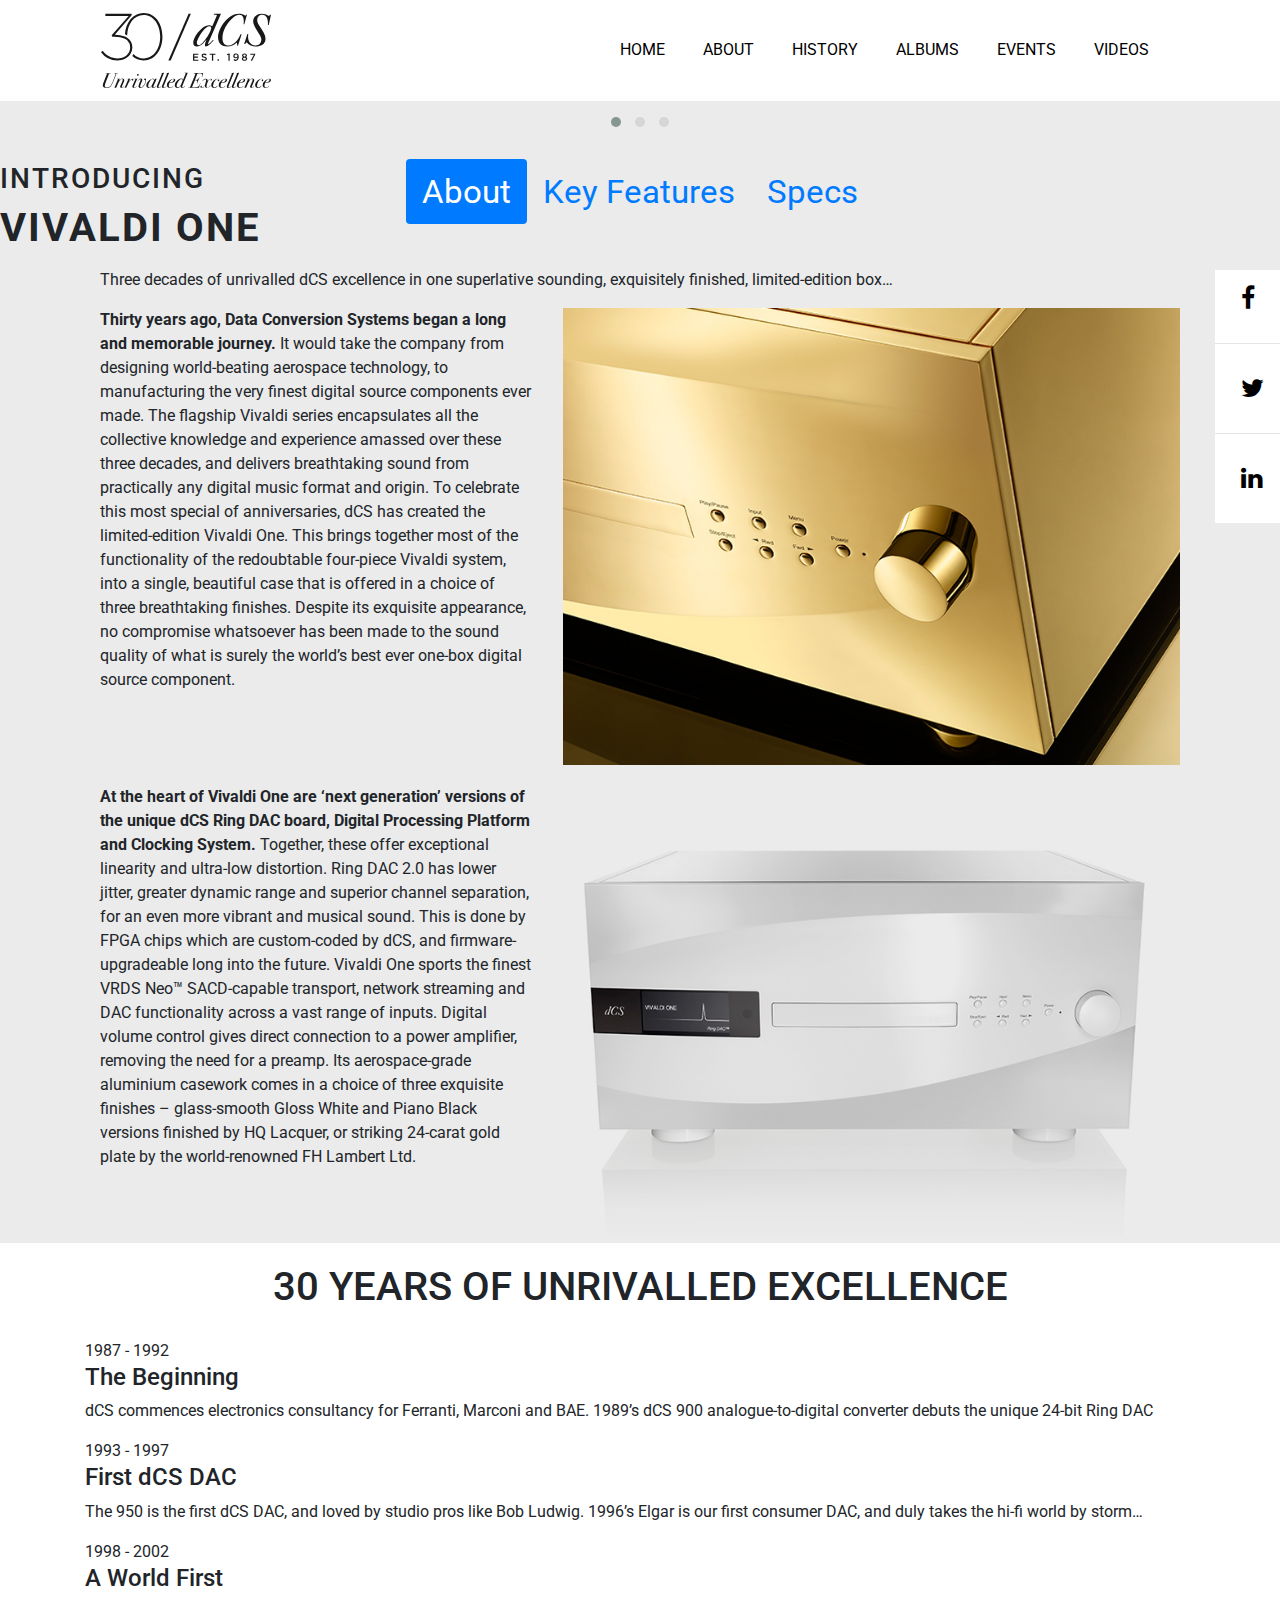
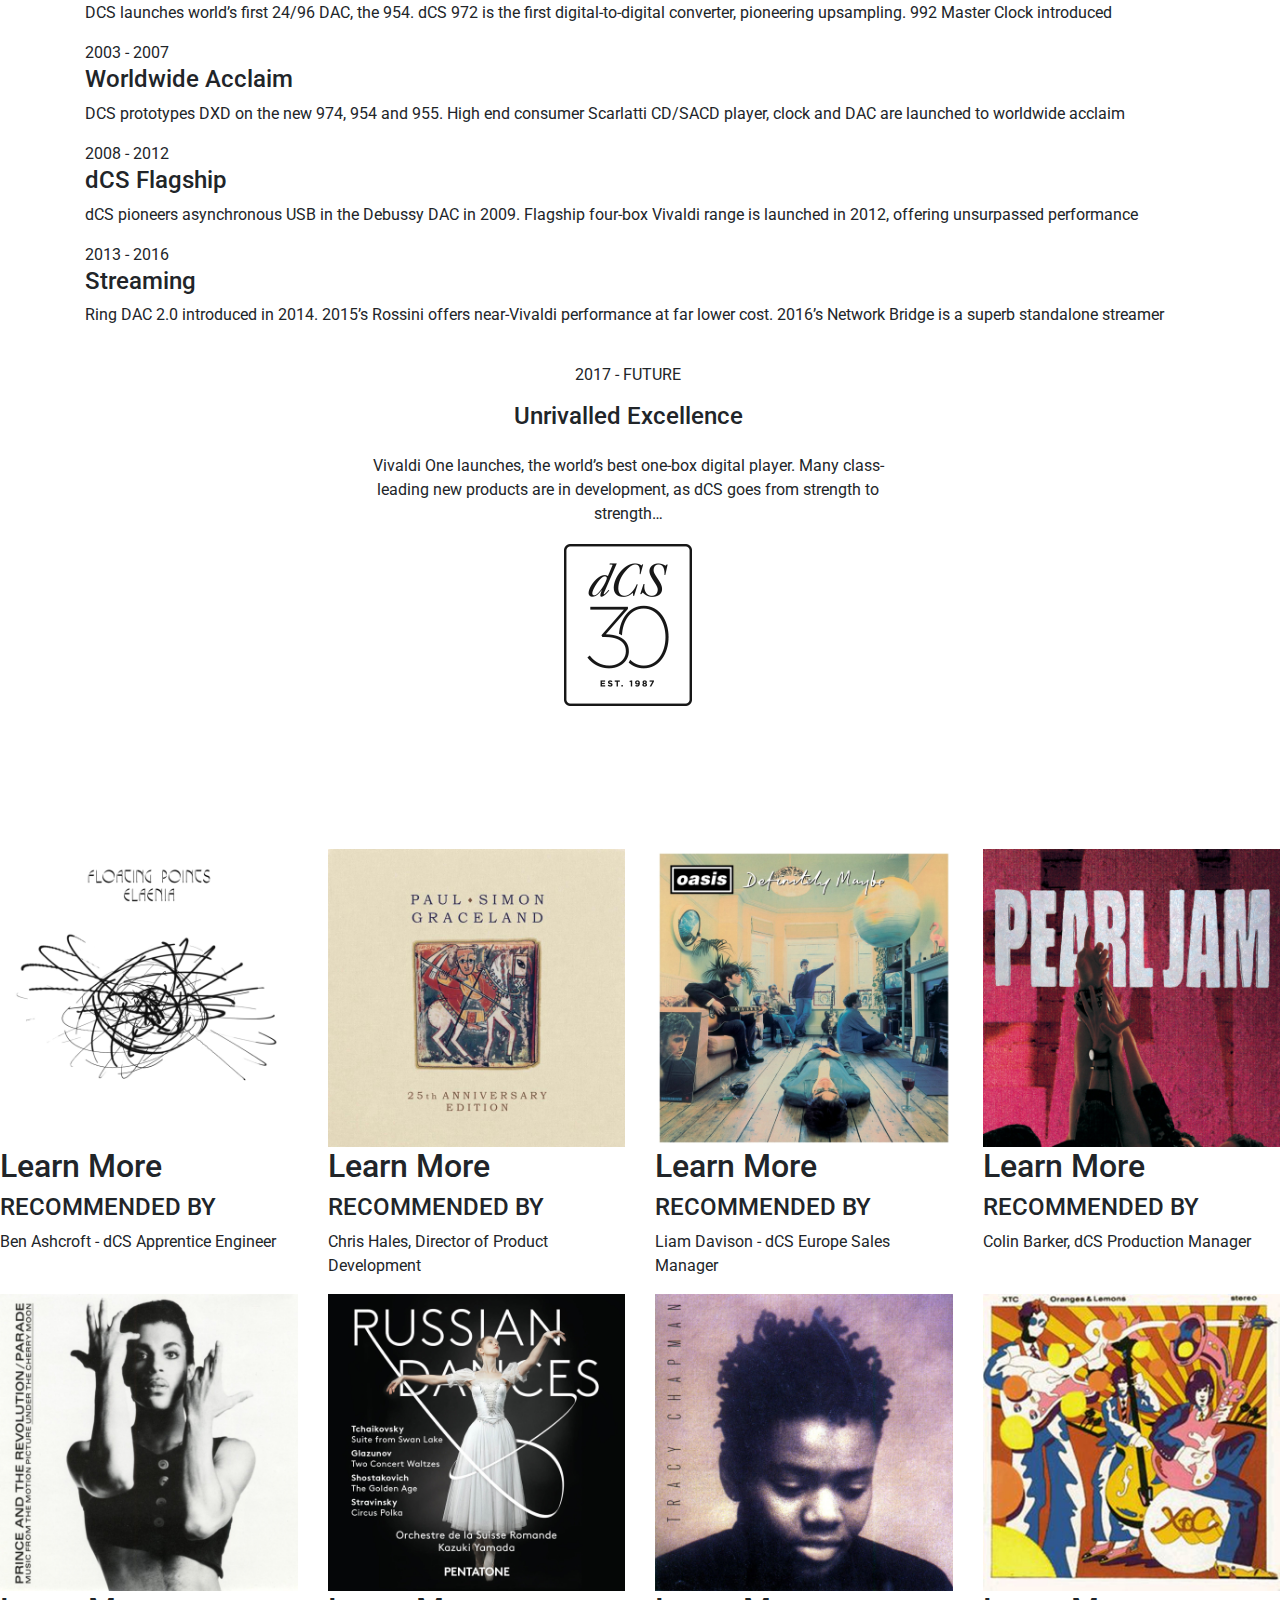
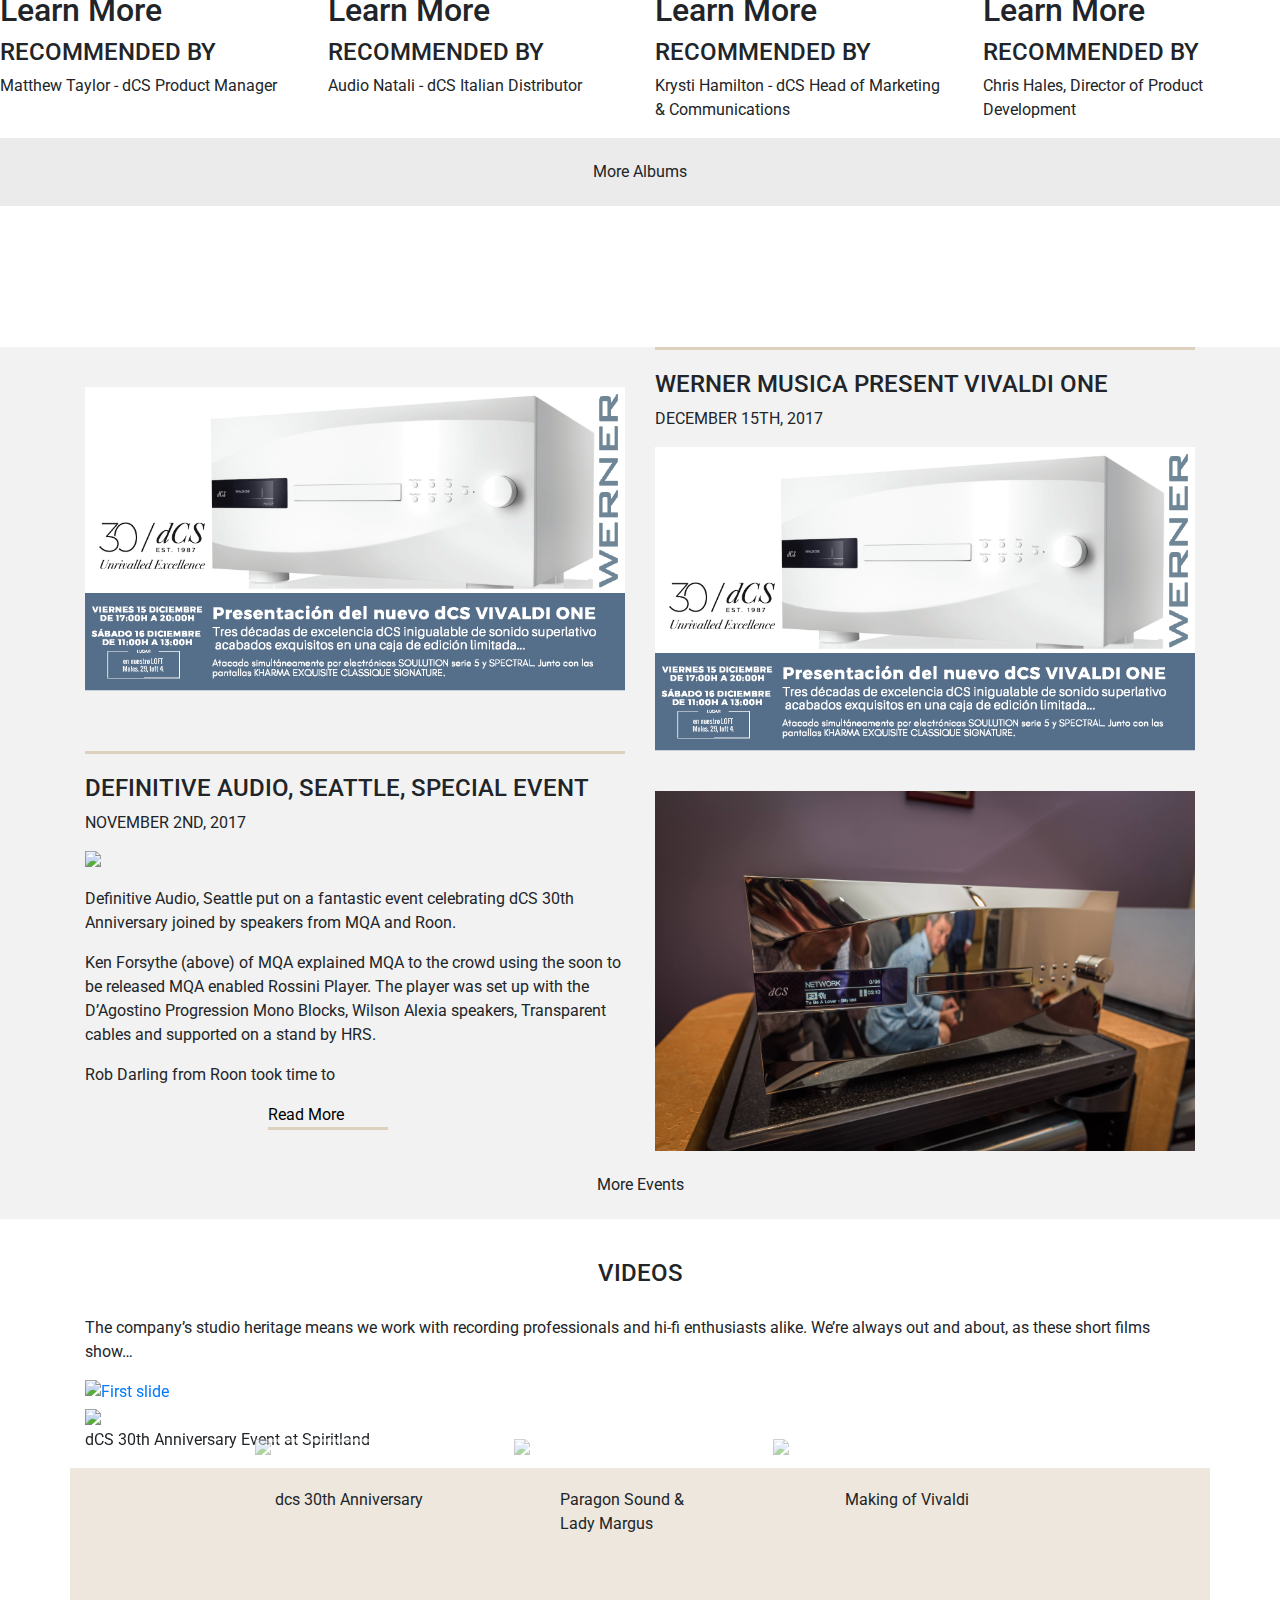
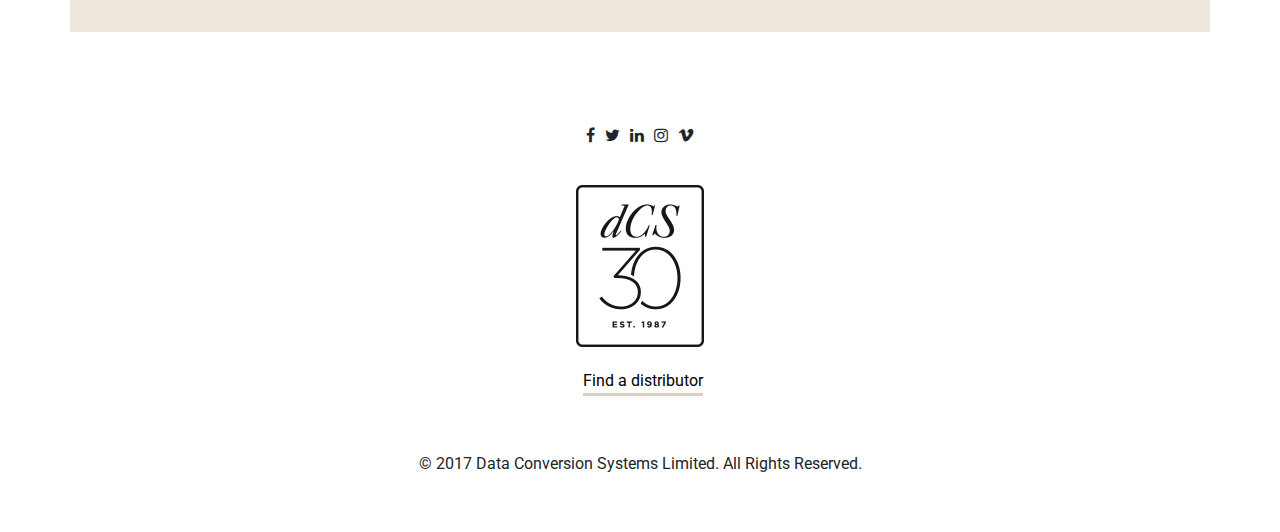
==== commit 1a0b054f: "Initial commit" ====
--- a/index.html
+++ b/index.html
@@ -33,28 +33,30 @@
   <a class="navbar-brand brand-custom" href="#"><img class="img-responsive" src="img/img1.svg" style="width:170px"></a>
   <div class="collapse navbar-collapse justify-content-end" id="collapsibleNavbar">
     <ul class="navbar-nav ">
-      <li class="nav-item">
-        <a class="nav-link par30" href="#" style="color: black;">VIVALDI&nbsp;ONE</a>
+     <li class="nav-item">
+        <a class="nav-link par30" href="#home" style="color: black;">HOME</a>
       </li>
       <li class="nav-item">
-        <a class="nav-link par30" href="#" style="color: black;">HISTORY</a>
+        <a class="nav-link par30" href="#vivaldi" style="color: black;">ABOUT</a>
       </li>
       <li class="nav-item">
-        <a class="nav-link par30" href="#"  style="color: black;">ALBUMS</a>
+        <a class="nav-link par30" href="#history" style="color: black;">HISTORY</a>
+      </li>
+      <li class="nav-item">
+        <a class="nav-link par30" href="#albums"  style="color: black;">ALBUMS</a>
       </li>    
         <li class="nav-item">
-        <a class="nav-link par30" href="#" style="color: black;">EVENTS</a>
+        <a class="nav-link par30" href="#events" style="color: black;">EVENTS</a>
       </li>
       <li class="nav-item">
-        <a class="nav-link par30" href="#" style="color: black;">VIDEOS</a>
+        <a class="nav-link par30" href="#videos" style="color: black;">VIDEOS</a>
       </li>    
     </ul>
   </div>  
 </nav>
    </div>
     </header>
-   
-   <div class="con-custom">
+   <div class="con-custom" id="home">
     <div class="owl-carousel owl-theme" style="background: #EBEBEB;">
     <div class="item" style="background-image:url(img/others/gold-3qtr_thumb.jpg);"></div>
     <div class="item" style="background-image:url(img/others/black-3qtr_thumb.jpg);"></div>
@@ -65,8 +67,27 @@
              <h1 style="letter-spacing: 2px;font-weight: 700">VIVALDI&nbsp;ONE</h1>
    </div>
    </div>
+   <style>
+       .fixed-social{top: 30%;
+    position: fixed;
+    right: 0px;
+    background-color: #fff;
+    z-index: 99;}
+       .fixed-social ul li {list-style-type: none}
+       .fixed-social ul{padding: 0px;}
+       .soc-cus{font-size: 25px !important;
+       padding: 16px;color: black}
+    </style>
+   <div class="fixed-social">
+       <ul>
+         <li style="text-align: center"><a href=""><i class="fa fa-facebook  soc-cus" aria-hidden="true"></i></a></li><hr>
+        <li><a href=""><i class="fa fa-twitter  marleft10 soc-cus" aria-hidden="true"></i></a></li><hr>
+         <li><a href=""><i class="fa fa-linkedin  marleft10 soc-cus" aria-hidden="true"></i></a></li>
+       </ul>
+   </div>
+   
     <!--tab section starts here-->
-    <div class="custom-1" style="background-color: #EBEBEB;">
+    <div class="custom-1" id="vivaldi" style="background-color: #EBEBEB;">
     <div class="container my-con" >
    <!-- Nav pills -->
   <ul class="nav nav-pills con-align padtopbot20" role="tablist">
@@ -82,6 +103,7 @@
   </ul>
 
   <!-- Tab panes -->
+  
   <div class="tab-content">
     <div id="home" class="container tab-pane active"><br>
       <p class="font-custom">Three decades of unrivalled dCS excellence in one superlative sounding, exquisitely finished, limited-edition box…</p>
@@ -247,7 +269,7 @@
     
     <link rel="stylesheet" href="https://maxcdn.bootstrapcdn.com/font-awesome/4.5.0/css/font-awesome.min.css">
 
-<div class="container">
+<div class="container" id="history">
         <div class="col-md-12">
             <div class="row con-align">
                 <h1 class="timeline-main-head padtopbot20 resp">30 YEARS OF UNRIVALLED EXCELLENCE</h1>
@@ -379,7 +401,7 @@
     </div>
     <!--Timeline section ends here-->
     <!--Albums love section starts here-->
-    <div class="row albums-love con-align" style="color: white;">
+    <div class="row albums-love con-align" id="albums" style="color: white;">
        <div class="container my-cont">
         <div class="albums-love2">
            <h4 class="timeline-subhead con-align albums-love3">ALBUMS WE LOVE</h4>
@@ -539,7 +561,7 @@
     </div>
     <!--code for album ends here-->
     <!--Stories section starts here-->
-    <div class="row albums-love6 con-align" style="color: white;">
+    <div class="row albums-love6 con-align" id="events" style="color: white;">
        <div class="container my-cont">
         <div class="albums-love2">
            <h4 class="timeline-subhead con-align albums-love3">EVENTS & STORIES</h4>
@@ -599,7 +621,7 @@
     <section style="" class="videosection">
 
        <!--Video section starts here-->
-    <div class="video-custom" style="height:">
+    <div class="video-custom" id="videos" style="height:">
     <div class="container mycon">
       <div class="albums-love2">
            <h4 class="timeline-subhead con-align albums-love3" style="padding-top: 20px;">VIDEOS</h4>
@@ -653,15 +675,12 @@
    <div class="row"  style="background-color: #EDE7DD;">
       <div class="col-lg-2 col-md-2 col-sm-2 col-2"></div>
        <div class="col-lg-3 col-md-3 col-sm-3 col-3 padbot80">
-          
            <p class="timeline-subhead2 padtop20 albums-love4 my-posi">dcs 30th Anniversary</p>
        </div>
        <div class="col-lg-3 col-md-3 col-sm-3 col-3 padbot80">
-          
             <p class="timeline-subhead2 padtop20  albums-love4 my-posi2">Paragon&nbsp;Sound&nbsp;&<br>Lady Margus</p>
        </div>
        <div class="col-lg-3 col-md-3 col-sm-3 col-3 padbot80">
-          
             <p class="timeline-subhead2 padtop20 albums-love4 my-posi3">Making of  Vivaldi</p>
        </div>
    </div>
@@ -694,7 +713,7 @@
                      <h4  class="timeline-subhead2 padtop15">Unrivalled Excellence</h4>
                             </div>-->
                             <div class="timeline-body con-align padtop15">
-                                <i class="fa fa-facebook-official social" aria-hidden="true"></i>
+                                <i class="fa fa-facebook social" aria-hidden="true"></i>
                                 <i class="fa fa-twitter social marleft10" aria-hidden="true"></i>
                                 <i class="fa fa-linkedin social marleft10" aria-hidden="true"></i>
                                 <i class="fa fa-instagram social marleft10" aria-hidden="true"></i>
